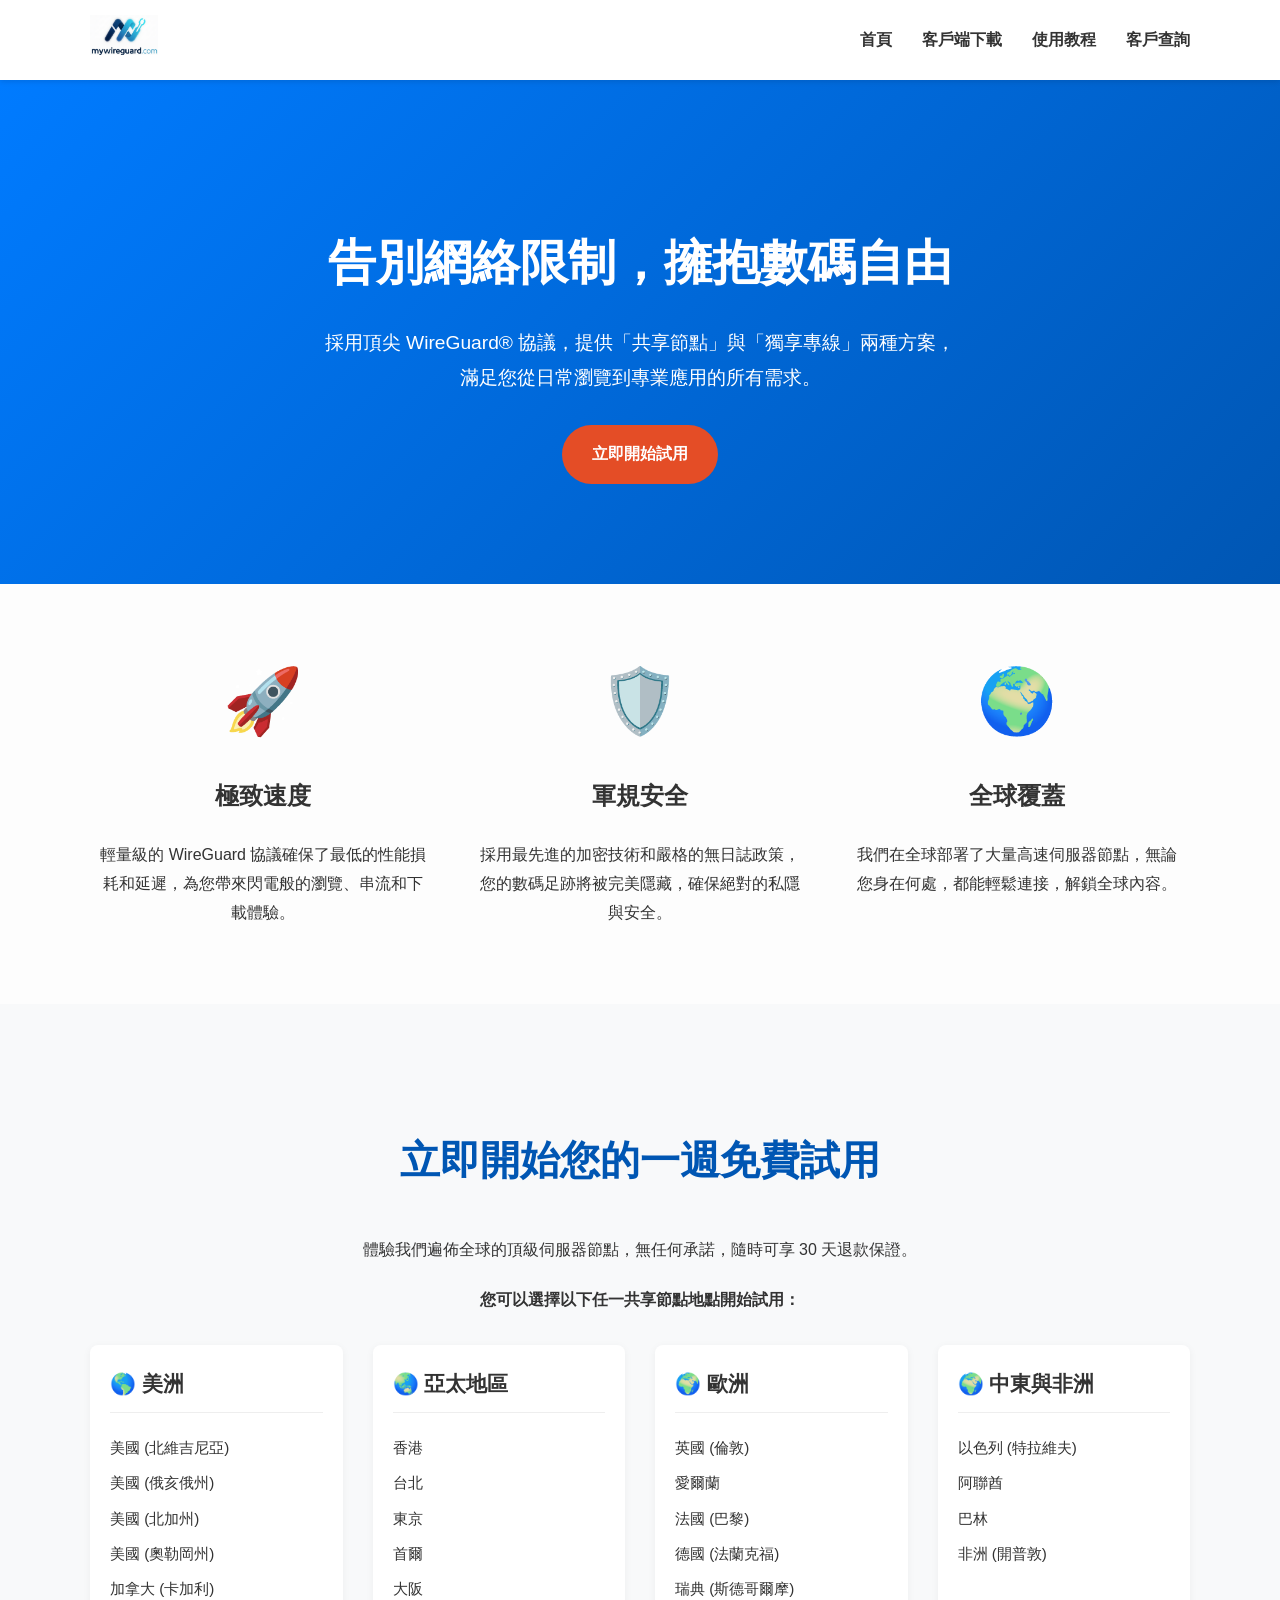
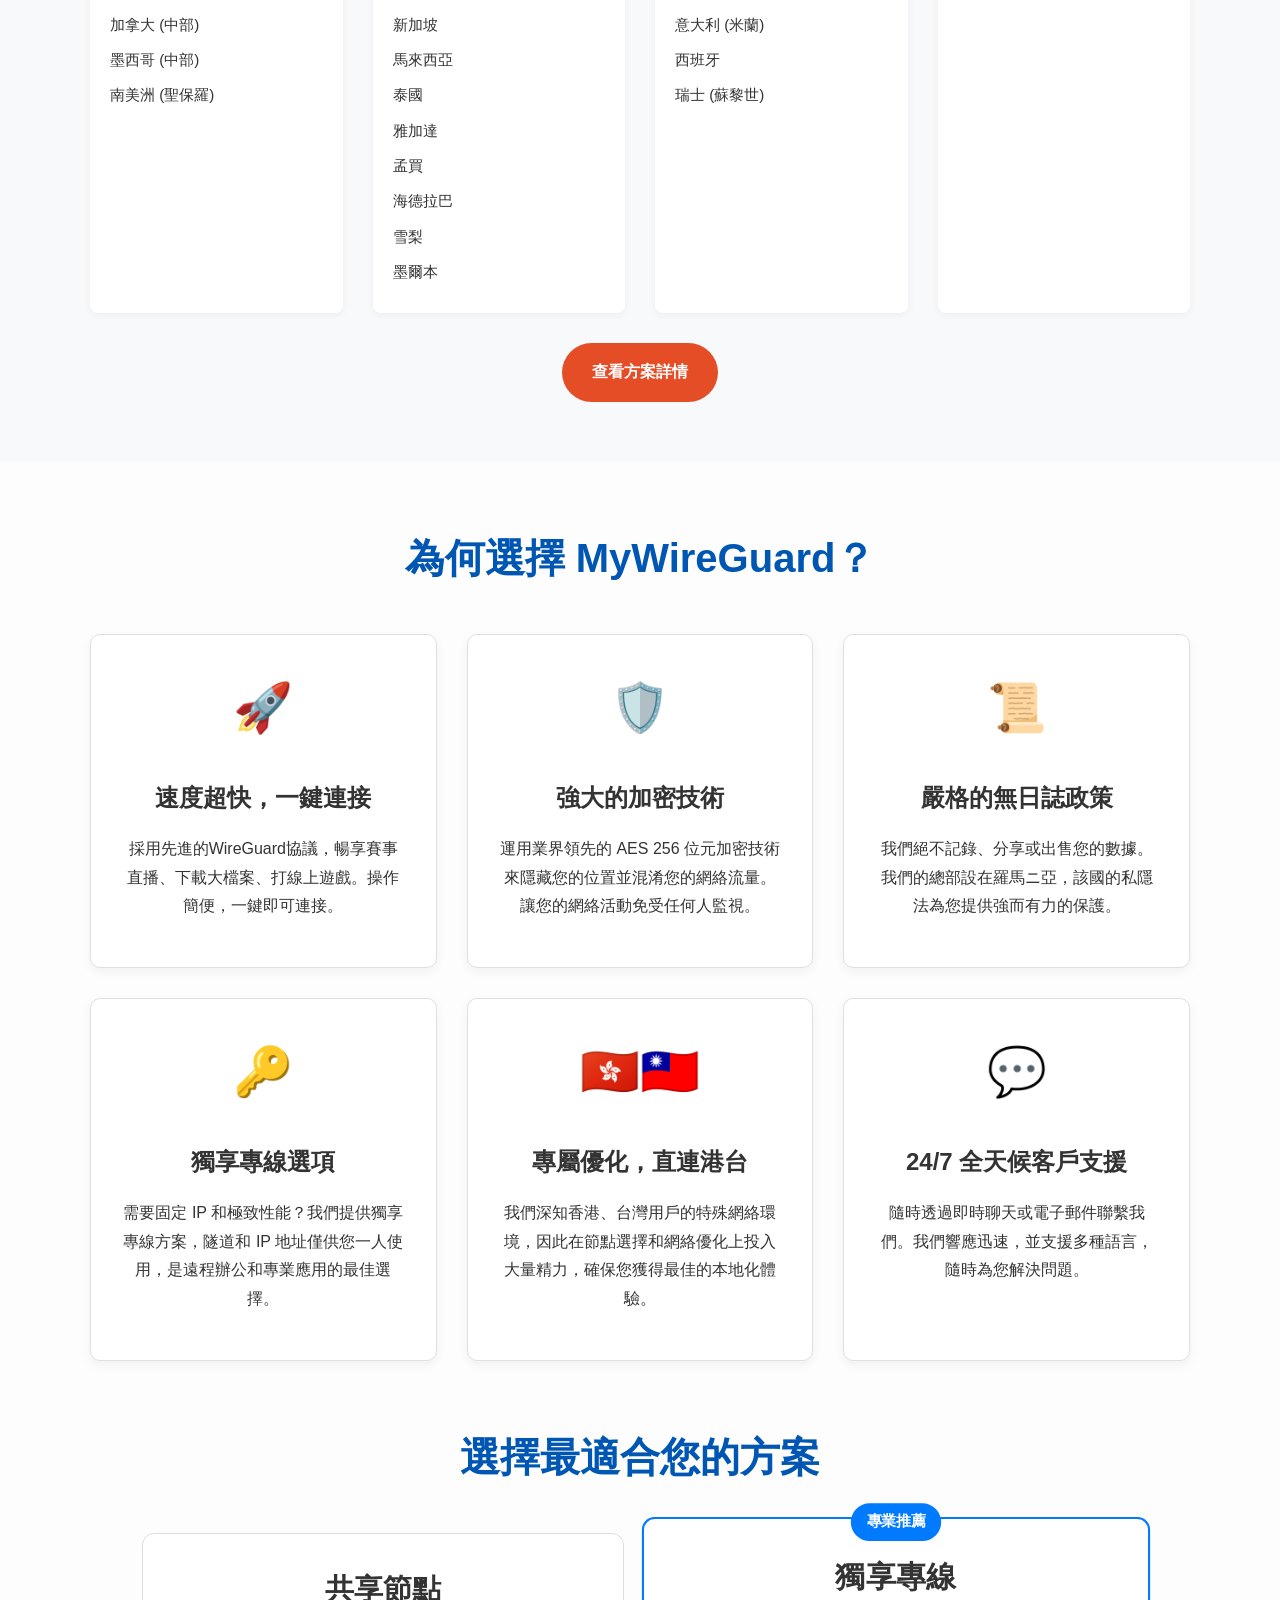
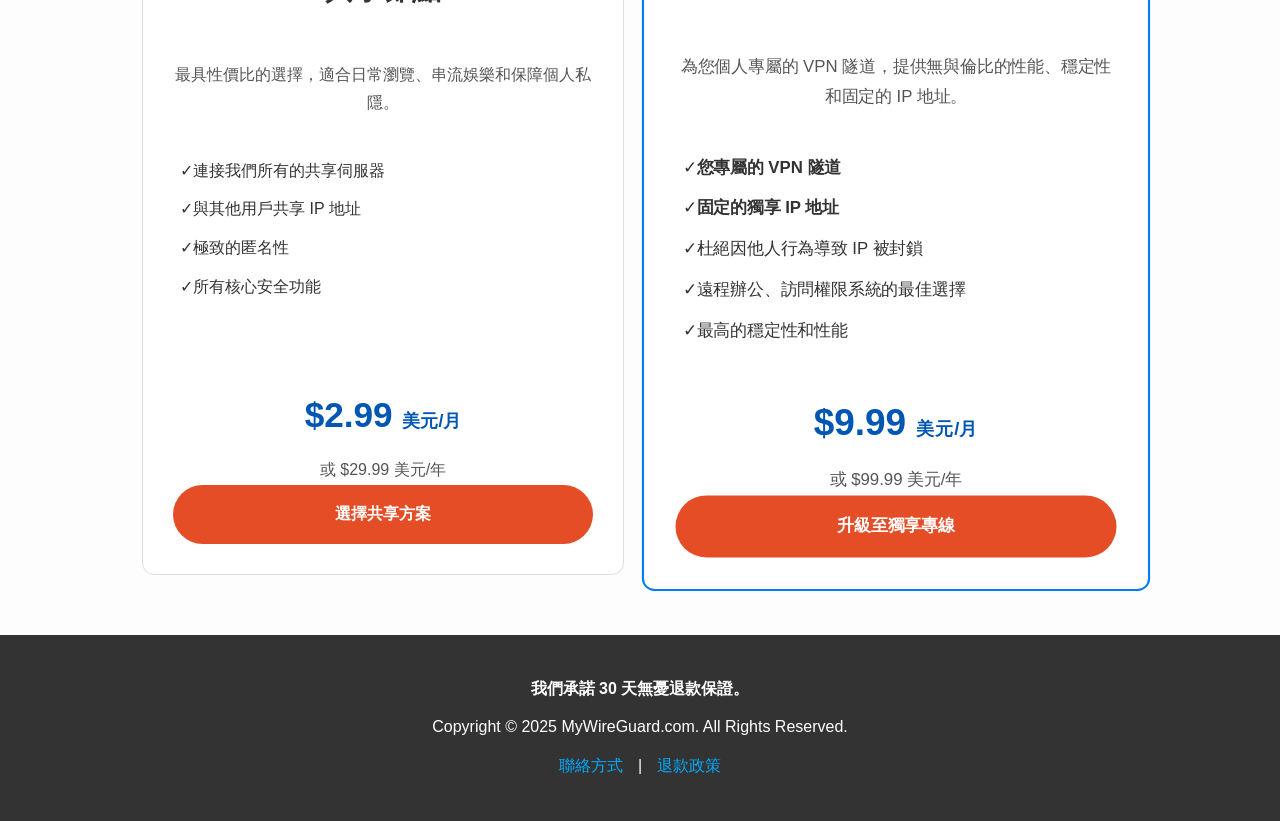
==== index.html @ d082eec1 "Update index.html" ====
<!DOCTYPE html>
<html lang="zh-Hant">
<head>
    <meta charset="UTF-8">
    <meta name="viewport" content="width=device-width, initial-scale=1.0">
    <title>MyWireGuard - 共享節點與獨享專線 WireGuard VPN 服務</title>
    <!-- Google tag (gtag.js) -->
    <script async src="https://www.googletagmanager.com/gtag/js?id=G-61Y0GT23PH"></script>
    <script>
      window.dataLayer = window.dataLayer || [];
      function gtag(){dataLayer.push(arguments);}
      gtag('js', new Date());
      gtag('config', 'G-61Y0GT23PH');
    </script>
    <style>
        html { scroll-behavior: smooth; }
        body { font-family: '微軟正黑體', 'Microsoft JhengHei', sans-serif; line-height: 1.8; color: #333; margin: 0; background-color: #fdfdfd; }
        .container { max-width: 1100px; margin: 0 auto; padding: 0 20px; }
        header { background-color: #fff; box-shadow: 0 2px 5px rgba(0,0,0,0.1); padding: 15px 0; position: sticky; top: 0; z-index: 100; }
        header .container { display: flex; justify-content: space-between; align-items: center; }
        .logo img { max-height: 40px; }
        nav ul { list-style: none; margin: 0; padding: 0; display: flex; }
        nav li { margin-left: 30px; }
        nav a { text-decoration: none; color: #333; font-weight: bold; transition: color 0.3s ease; }
        nav a:hover { color: #007bff; }
        .hero { background: linear-gradient(135deg, #007bff, #0056b3); color: white; text-align: center; padding: 100px 20px; }
        .hero h1 { font-size: 3em; margin-bottom: 20px; }
        .hero p { font-size: 1.2em; margin-bottom: 30px; }
        .button { display: inline-block; background: #e44d26; color: white; padding: 15px 30px; border-radius: 50px; text-decoration: none; font-weight: bold; transition: all 0.3s ease; }
        .button:hover { transform: translateY(-3px); box-shadow: 0 5px 15px rgba(0,0,0,0.2); }
        h2 { text-align: center; font-size: 2.5em; margin-top: 60px; margin-bottom: 40px; color: #0056b3; }
        
        .advantages-section { padding: 60px 0; }
        .advantages-grid { display: flex; justify-content: space-around; gap: 30px; flex-wrap: wrap; }
        .advantage-item { flex-basis: 30%; min-width: 280px; text-align: center; }
        .advantage-item .icon { font-size: 4em; color: #007bff; }
        .advantage-item h3 { font-size: 1.5em; margin-top: 15px; }
        
        .features-grid { display: grid; grid-template-columns: repeat(auto-fit, minmax(300px, 1fr)); gap: 30px; }
        .feature-card { background-color: #fff; border: 1px solid #e0e0e0; border-radius: 10px; padding: 30px; text-align: center; box-shadow: 0 4px 12px rgba(0,0,0,0.05); }
        .feature-card .icon { font-size: 3em; margin-bottom: 15px; }
        .feature-card h3 { font-size: 1.5em; color: #333; margin-bottom: 10px; }
        
        .trial-section { background-color: #f8f9fa; padding: 60px 20px; text-align: center; }
        .regions-grid { display: grid; grid-template-columns: repeat(auto-fit, minmax(250px, 1fr)); gap: 30px; margin-top: 30px; max-width: 1100px; margin-left: auto; margin-right: auto; text-align: left;}
        .region-card { background-color: #fff; padding: 20px; border-radius: 8px; box-shadow: 0 2px 8px rgba(0,0,0,0.05); }
        .region-card h3 { font-size: 1.3em; margin-top: 0; padding-bottom: 10px; border-bottom: 1px solid #eee; }
        .region-card ul { list-style: none; padding: 0; margin: 10px 0 0 0; }
        .region-card li { margin-bottom: 8px; font-size: 0.95em; }

        /* 新定價區塊樣式 */
        .pricing-container { display: flex; justify-content: center; align-items: stretch; gap: 30px; flex-wrap: wrap; }
        .price-card { background: #fff; border: 1px solid #ddd; padding: 30px; border-radius: 12px; text-align: center; width: 100%; max-width: 420px; display: flex; flex-direction: column; }
        .price-card h3 { font-size: 1.8em; margin-top: 0; }
        .price-card .description { color: #555; min-height: 60px; }
        .price-card ul { list-style: '✓'; text-align: left; padding-left: 20px; margin: 20px 0; flex-grow: 1; }
        .price-card li { margin-bottom: 10px; }
        .price-main { color: #0056b3; font-size: 2.2em; font-weight: bold; margin: 10px 0; }
        .price-secondary { color: #555; }
        .price-card.recommended { border: 2px solid #007bff; position: relative; transform: scale(1.05); }
        .recommended-badge { position: absolute; top: -15px; left: 50%; transform: translateX(-50%); background-color: #007bff; color: white; padding: 5px 15px; border-radius: 20px; font-size: 0.9em; font-weight: bold; }

        footer { background-color: #333; color: white; padding: 30px 0; margin-top: 60px; text-align: center; }
        footer p { margin: 10px 0; }
        footer a { color: #00aaff; text-decoration: none; margin: 0 10px; }
        footer a:hover { text-decoration: underline; }
        @media (max-width: 960px) { .price-card.recommended { transform: scale(1); } }
        @media (max-width: 768px) { .hero h1 { font-size: 2.5em; } .advantages-grid { flex-direction: column; align-items: center; } }
    </style>
</head>
<body>

    <header>
        <div class="container">
            <a href="./index.html" class="logo">
                <img src="./logo.png" alt="MyWireGuard Logo">
            </a>
            <nav>
                <ul>
                    <li><a href="./index.html">首頁</a></li>
                    <li><a href="./downloads.html">客戶端下載</a></li>
                    <li><a href="./tutorials.html">使用教程</a></li>
                    <li><a href="./support.html">客戶查詢</a></li>
                </ul>
            </nav>
        </div>
    </header>

    <main>
        <section class="hero">
            <h1>告別網絡限制，擁抱數碼自由</h1>
            <p>採用頂尖 WireGuard® 協議，提供「共享節點」與「獨享專線」兩種方案，<br>滿足您從日常瀏覽到專業應用的所有需求。</p>
            <a href="#trial" class="button">立即開始試用</a>
        </section>
        
        <section id="core-advantages" class="advantages-section">
            <div class="container">
                <div class="advantages-grid">
                    <div class="advantage-item"><div class="icon">🚀</div><h3>極致速度</h3><p>輕量級的 WireGuard 協議確保了最低的性能損耗和延遲，為您帶來閃電般的瀏覽、串流和下載體驗。</p></div>
                    <div class="advantage-item"><div class="icon">🛡️</div><h3>軍規安全</h3><p>採用最先進的加密技術和嚴格的無日誌政策，您的數碼足跡將被完美隱藏，確保絕對的私隱與安全。</p></div>
                    <div class="advantage-item"><div class="icon">🌍</div><h3>全球覆蓋</h3><p>我們在全球部署了大量高速伺服器節點，無論您身在何處，都能輕鬆連接，解鎖全球內容。</p></div>
                </div>
            </div>
        </section>

        <section id="trial" class="trial-section">
            <div class="container">
                <h2>立即開始您的一週免費試用</h2>
                <p>體驗我們遍佈全球的頂級伺服器節點，無任何承諾，隨時可享 30 天退款保證。</p>
                <h4>您可以選擇以下任一共享節點地點開始試用：</h4>
                <div class="regions-grid">
                    <div class="region-card"><h3>🌎 美洲</h3><ul><li>美國 (北維吉尼亞)</li><li>美國 (俄亥俄州)</li><li>美國 (北加州)</li><li>美國 (奧勒岡州)</li><li>加拿大 (卡加利)</li><li>加拿大 (中部)</li><li>墨西哥 (中部)</li><li>南美洲 (聖保羅)</li></ul></div>
                    <div class="region-card"><h3>🌏 亞太地區</h3><ul><li>香港</li><li>台北</li><li>東京</li><li>首爾</li><li>大阪</li><li>新加坡</li><li>馬來西亞</li><li>泰國</li><li>雅加達</li><li>孟買</li><li>海德拉巴</li><li>雪梨</li><li>墨爾本</li></ul></div>
                    <div class="region-card"><h3>🌍 歐洲</h3><ul><li>英國 (倫敦)</li><li>愛爾蘭</li><li>法國 (巴黎)</li><li>德國 (法蘭克福)</li><li>瑞典 (斯德哥爾摩)</li><li>意大利 (米蘭)</li><li>西班牙</li><li>瑞士 (蘇黎世)</li></ul></div>
                    <div class="region-card"><h3>🌍 中東與非洲</h3><ul><li>以色列 (特拉維夫)</li><li>阿聯酋</li><li>巴林</li><li>非洲 (開普敦)</li></ul></div>
                </div>
                <a href="#why-us" class="button" style="margin-top: 30px;">查看方案詳情</a>
            </div>
        </section>

        <div class="container">
            <h2 id="why-us">為何選擇 MyWireGuard？</h2>
            <div class="features-grid">
                <div class="feature-card"><div class="icon">🚀</div><h3>速度超快，一鍵連接</h3><p>採用先進的WireGuard協議，暢享賽事直播、下載大檔案、打線上遊戲。操作簡便，一鍵即可連接。</p></div>
                <div class="feature-card"><div class="icon">🛡️</div><h3>強大的加密技術</h3><p>運用業界領先的 AES 256 位元加密技術來隱藏您的位置並混淆您的網絡流量。讓您的網絡活動免受任何人監視。</p></div>
                <div class="feature-card"><div class="icon">📜</div><h3>嚴格的無日誌政策</h3><p>我們絕不記錄、分享或出售您的數據。我們的總部設在羅馬ニ亞，該國的私隱法為您提供強而有力的保護。</p></div>
                <div class="feature-card"><div class="icon">🔑</div><h3>獨享專線選項</h3><p>需要固定 IP 和極致性能？我們提供獨享專線方案，隧道和 IP 地址僅供您一人使用，是遠程辦公和專業應用的最佳選擇。</p></div>
                <div class="feature-card"><div class="icon">🇭🇰🇹🇼</div><h3>專屬優化，直連港台</h3><p>我們深知香港、台灣用戶的特殊網絡環境，因此在節點選擇和網絡優化上投入大量精力，確保您獲得最佳的本地化體驗。</p></div>
                <div class="feature-card"><div class="icon">💬</div><h3>24/7 全天候客戶支援</h3><p>隨時透過即時聊天或電子郵件聯繫我們。我們響應迅速，並支援多種語言，隨時為您解決問題。</p></div>
            </div>

            <section id="pricing">
                <h2>選擇最適合您的方案</h2>
                <div class="pricing-container">
                    <div class="price-card">
                        <h3>共享節點</h3>
                        <p class="description">最具性價比的選擇，適合日常瀏覽、串流娛樂和保障個人私隱。</p>
                        <ul>
                            <li>連接我們所有的共享伺服器</li>
                            <li>與其他用戶共享 IP 地址</li>
                            <li>極致的匿名性</li>
                            <li>所有核心安全功能</li>
                        </ul>
                        <div class="price-main">$2.99 <span style="font-size: 0.5em;">美元/月</span></div>
                        <div class="price-secondary">或 $29.99 美元/年</div>
                        <a href="https://snaagkster.gumroad.com/l/order" target="_blank" rel="noopener noreferrer" class="button">選擇共享方案</a>
                    </div>
                    <div class="price-card recommended">
                        <div class="recommended-badge">專業推薦</div>
                        <h3>獨享專線</h3>
                        <p class="description">為您個人專屬的 VPN 隧道，提供無與倫比的性能、穩定性和固定的 IP 地址。</p>
                        <ul>
                            <li><strong>您專屬的 VPN 隧道</strong></li>
                            <li><strong>固定的獨享 IP 地址</strong></li>
                            <li>杜絕因他人行為導致 IP 被封鎖</li>
                            <li>遠程辦公、訪問權限系統的最佳選擇</li>
                            <li>最高的穩定性和性能</li>
                        </ul>
                        <div class="price-main">$9.99 <span style="font-size: 0.5em;">美元/月</span></div>
                        <div class="price-secondary">或 $99.99 美元/年</div>
                        <a href="https://snaagkster.gumroad.com/l/order-dedicated" target="_blank" rel="noopener noreferrer" class="button">升級至獨享專線</a>
                    </div>
                </div>
            </section>
        </div>
    </main>

    <footer>
        <div class="container">
            <p><strong>我們承諾 30 天無憂退款保證。</strong></p>
            <p>Copyright © 2025 MyWireGuard.com. All Rights Reserved.</p>
            <p>
                <a href="./contact.html">聯絡方式</a> |
                <a href="./refund.html">退款政策</a>
            </p>
        </div>
    </footer>

    <!-- Chatwoot SDK -->
    <script>
      (function(d,t) {
        var BASE_URL="https://app.chatwoot.com";
        var g=d.createElement(t),s=d.getElementsByTagName(t)[0];
        g.src=BASE_URL+"/packs/js/sdk.js";
        g.async = true;
        s.parentNode.insertBefore(g,s);
        g.onload=function(){
          window.chatwootSDK.run({
            websiteToken: 'UHLFhmfNBGbWWaV4vt431TuN',
            baseUrl: BASE_URL
          })
        }
      })(document,"script");
    </script>
</body>
</html>
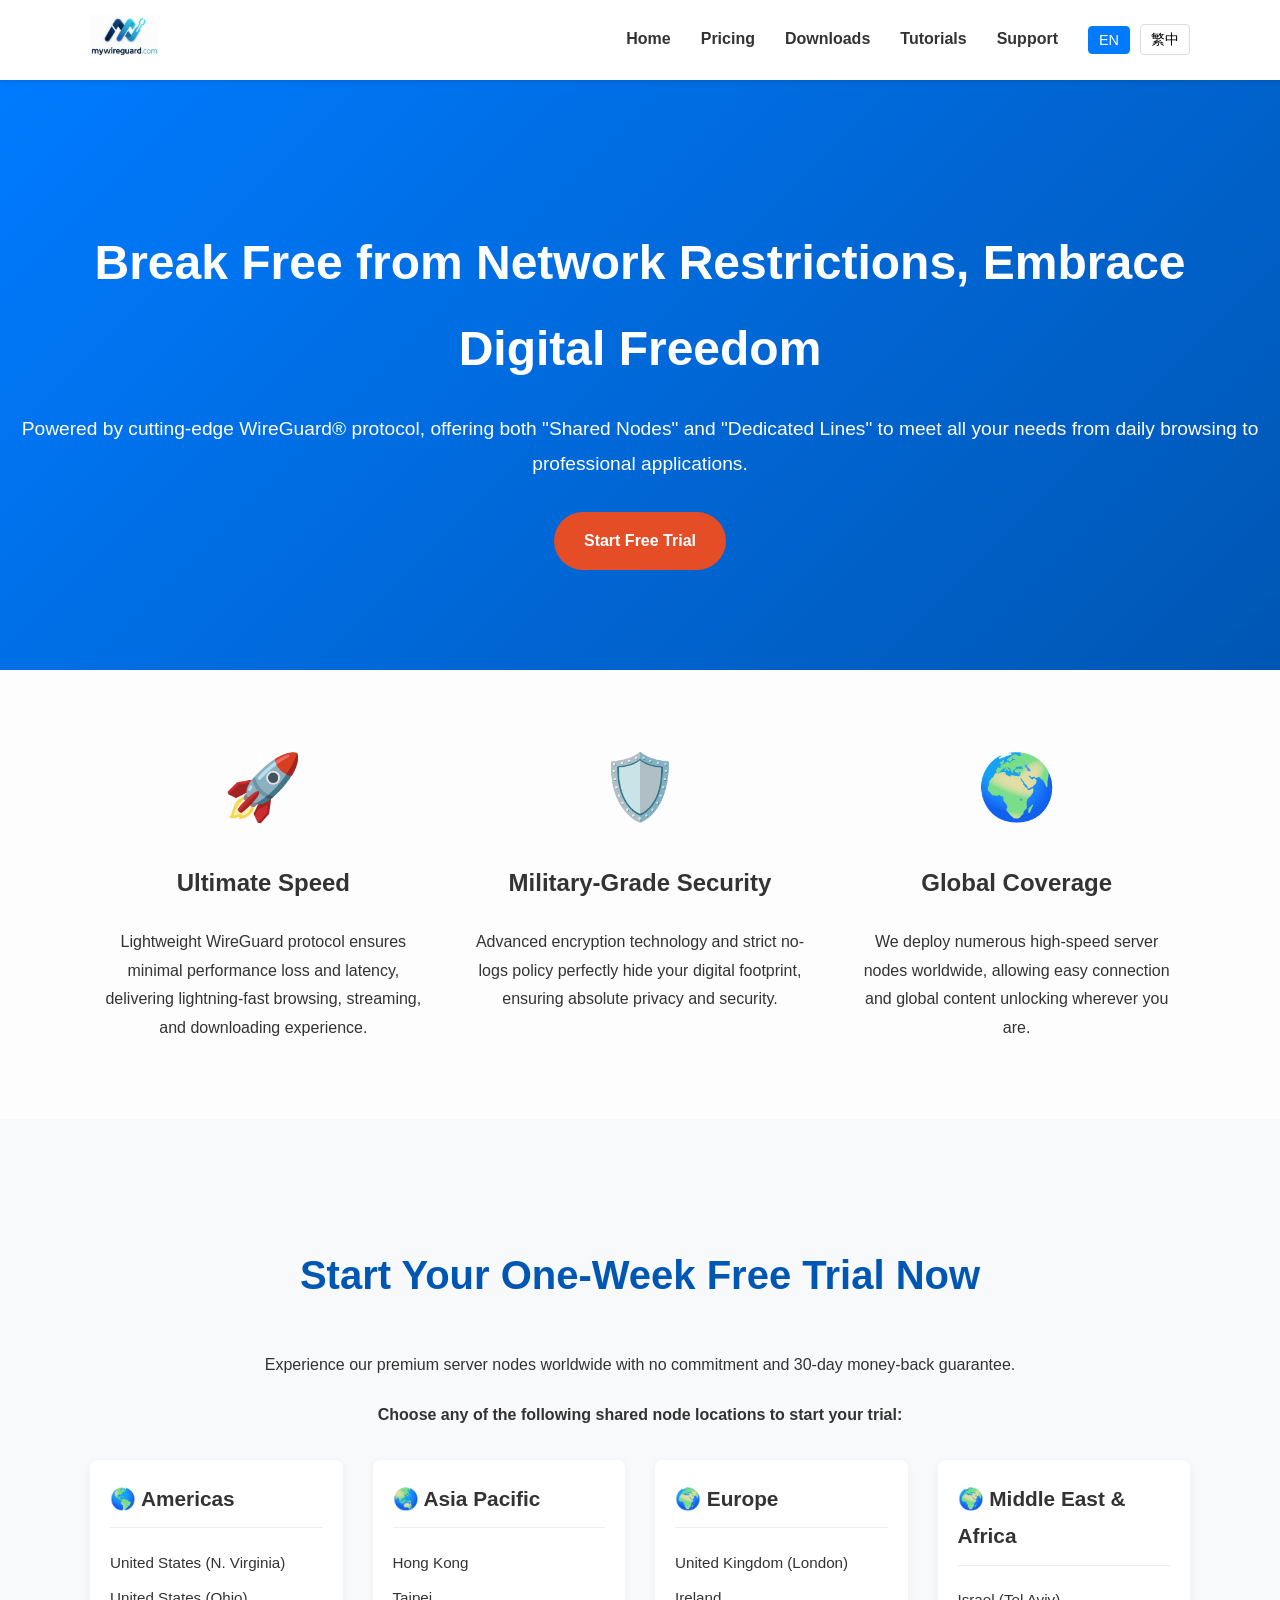
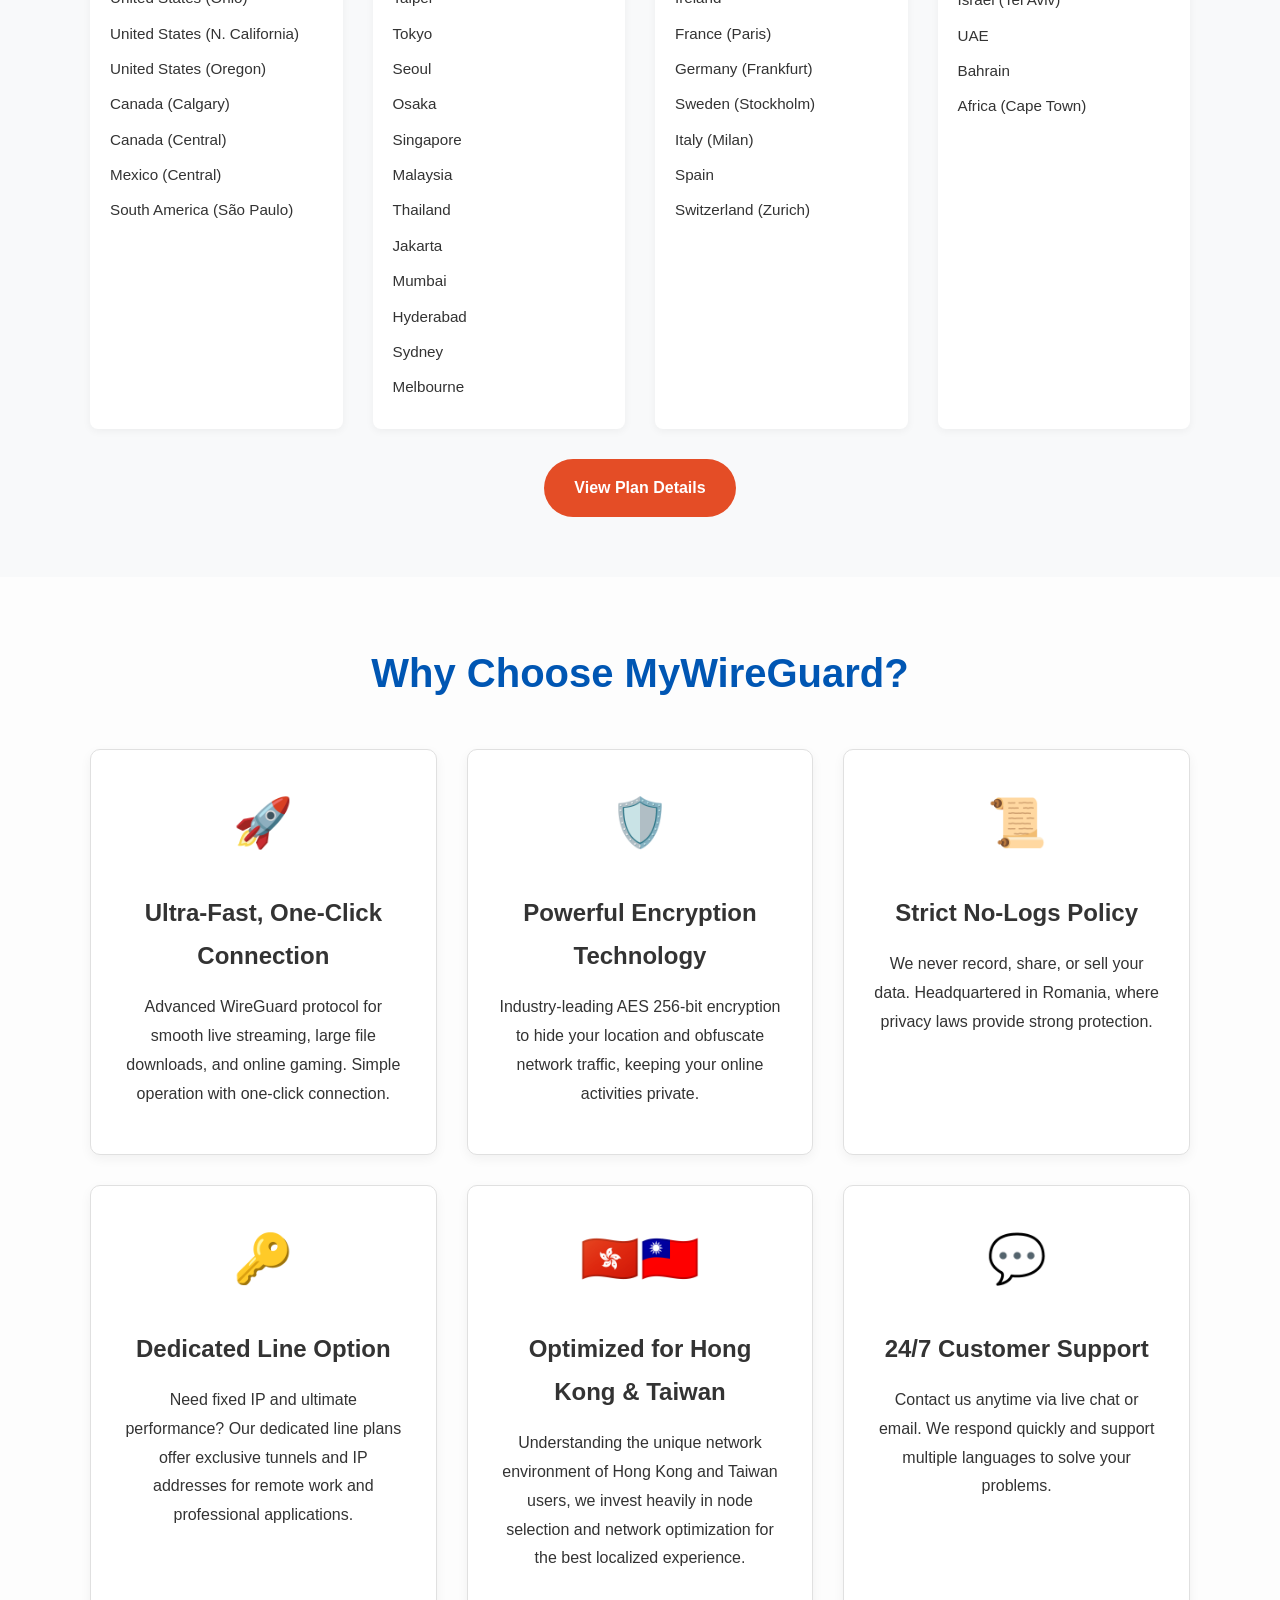
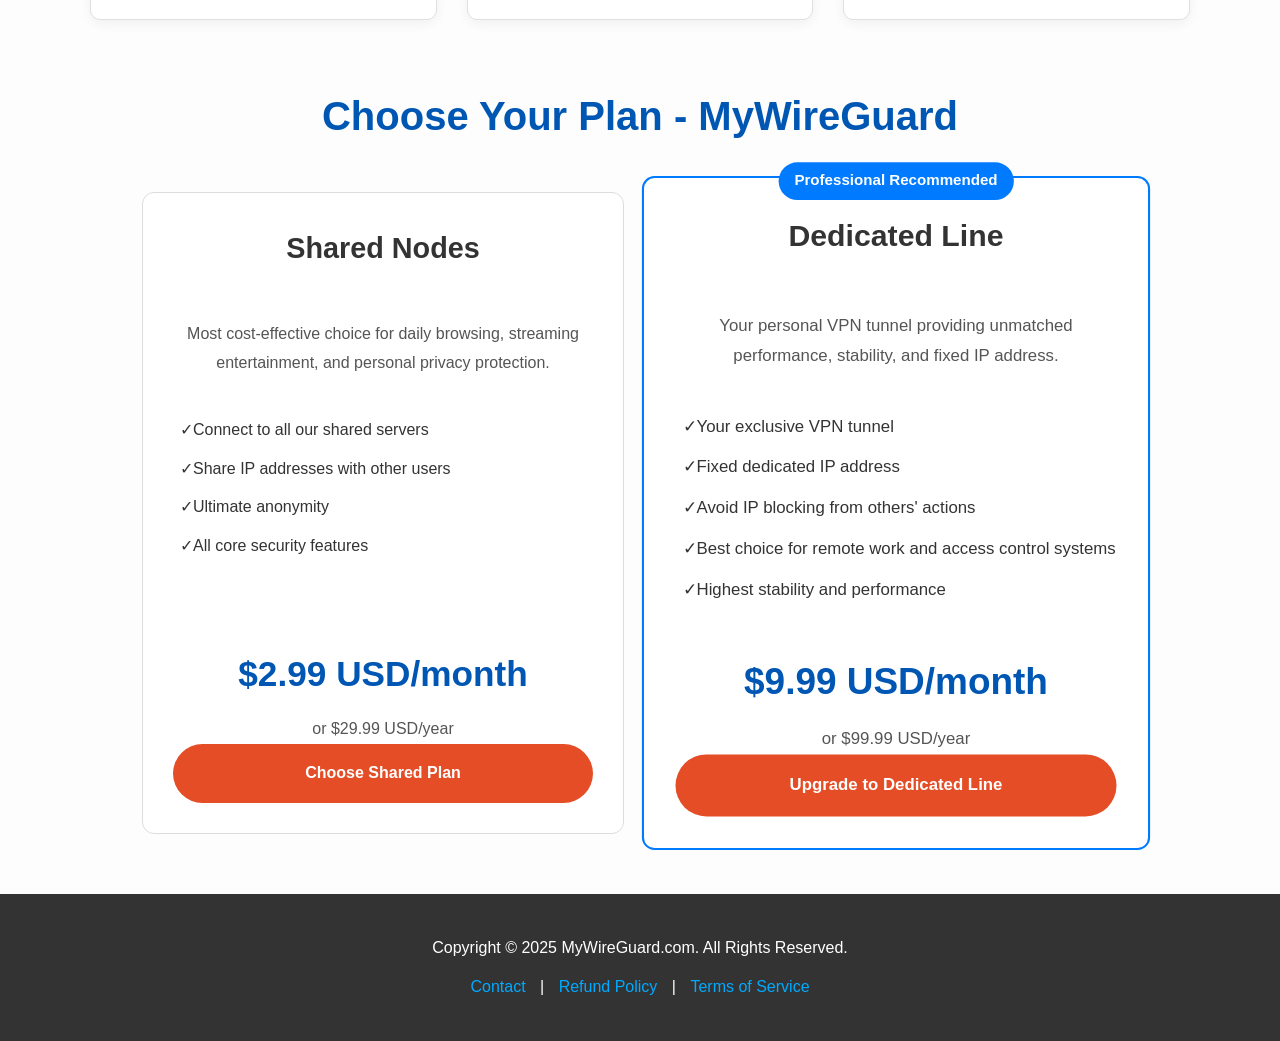
==== commit c609a163: "Add files via upload" ====
--- a/index.html
+++ b/index.html
@@ -1,9 +1,9 @@
 <!DOCTYPE html>
-<html lang="zh-Hant">
+<html lang="en">
 <head>
     <meta charset="UTF-8">
     <meta name="viewport" content="width=device-width, initial-scale=1.0">
-    <title>MyWireGuard - 共享節點與獨享專線 WireGuard VPN 服務</title>
+    <title data-i18n="page-title">MyWireGuard - Shared Nodes & Dedicated Lines WireGuard VPN Service</title>
     <!-- Google tag (gtag.js) -->
     <script async src="https://www.googletagmanager.com/gtag/js?id=G-61Y0GT23PH"></script>
     <script>
@@ -19,10 +19,15 @@
         header { background-color: #fff; box-shadow: 0 2px 5px rgba(0,0,0,0.1); padding: 15px 0; position: sticky; top: 0; z-index: 100; }
         header .container { display: flex; justify-content: space-between; align-items: center; }
         .logo img { max-height: 40px; }
+        nav { display: flex; align-items: center; gap: 30px; }
         nav ul { list-style: none; margin: 0; padding: 0; display: flex; }
         nav li { margin-left: 30px; }
         nav a { text-decoration: none; color: #333; font-weight: bold; transition: color 0.3s ease; }
         nav a:hover { color: #007bff; }
+        .language-selector { display: flex; align-items: center; gap: 10px; }
+        .lang-btn { background: none; border: 1px solid #ddd; padding: 5px 10px; border-radius: 4px; cursor: pointer; font-size: 0.9em; transition: all 0.3s ease; }
+        .lang-btn:hover { background-color: #f0f0f0; }
+        .lang-btn.active { background-color: #007bff; color: white; border-color: #007bff; }
         .hero { background: linear-gradient(135deg, #007bff, #0056b3); color: white; text-align: center; padding: 100px 20px; }
         .hero h1 { font-size: 3em; margin-bottom: 20px; }
         .hero p { font-size: 1.2em; margin-bottom: 30px; }
@@ -77,88 +82,93 @@
             </a>
             <nav>
                 <ul>
-                    <li><a href="./index.html">首頁</a></li>
-                    <li><a href="./downloads.html">客戶端下載</a></li>
-                    <li><a href="./tutorials.html">使用教程</a></li>
-                    <li><a href="./support.html">客戶查詢</a></li>
+                    <li><a href="./index.html" data-i18n="nav-home">Home</a></li>
+                    <li><a href="./pricing.html" data-i18n="nav-pricing">Pricing</a></li>
+                    <li><a href="./downloads.html" data-i18n="nav-downloads">Downloads</a></li>
+                    <li><a href="./tutorials.html" data-i18n="nav-tutorials">Tutorials</a></li>
+                    <li><a href="./support.html" data-i18n="nav-support">Support</a></li>
                 </ul>
+                <div class="language-selector">
+                    <button class="lang-btn active" data-lang="en">EN</button>
+                    <button class="lang-btn" data-lang="zh-hant">繁中</button>
+                </div>
             </nav>
         </div>
     </header>
 
     <main>
         <section class="hero">
-            <h1>告別網絡限制，擁抱數碼自由</h1>
-            <p>採用頂尖 WireGuard® 協議，提供「共享節點」與「獨享專線」兩種方案，<br>滿足您從日常瀏覽到專業應用的所有需求。</p>
-            <a href="#trial" class="button">立即開始試用</a>
+            <h1 data-i18n="hero-title">Break Free from Network Restrictions, Embrace Digital Freedom</h1>
+            <p data-i18n="hero-subtitle">Powered by cutting-edge WireGuard® protocol, offering both "Shared Nodes" and "Dedicated Lines" to meet all your needs from daily browsing to professional applications.</p>
+            <a href="#trial" class="button" data-i18n="hero-cta">Start Free Trial</a>
         </section>
         
         <section id="core-advantages" class="advantages-section">
             <div class="container">
                 <div class="advantages-grid">
-                    <div class="advantage-item"><div class="icon">🚀</div><h3>極致速度</h3><p>輕量級的 WireGuard 協議確保了最低的性能損耗和延遲，為您帶來閃電般的瀏覽、串流和下載體驗。</p></div>
-                    <div class="advantage-item"><div class="icon">🛡️</div><h3>軍規安全</h3><p>採用最先進的加密技術和嚴格的無日誌政策，您的數碼足跡將被完美隱藏，確保絕對的私隱與安全。</p></div>
-                    <div class="advantage-item"><div class="icon">🌍</div><h3>全球覆蓋</h3><p>我們在全球部署了大量高速伺服器節點，無論您身在何處，都能輕鬆連接，解鎖全球內容。</p></div>
+                    <div class="advantage-item"><div class="icon">🚀</div><h3 data-i18n="advantage-speed-title">Ultimate Speed</h3><p data-i18n="advantage-speed-desc">Lightweight WireGuard protocol ensures minimal performance loss and latency, delivering lightning-fast browsing, streaming, and downloading experience.</p></div>
+                    <div class="advantage-item"><div class="icon">🛡️</div><h3 data-i18n="advantage-security-title">Military-Grade Security</h3><p data-i18n="advantage-security-desc">Advanced encryption technology and strict no-logs policy perfectly hide your digital footprint, ensuring absolute privacy and security.</p></div>
+                    <div class="advantage-item"><div class="icon">🌍</div><h3 data-i18n="advantage-global-title">Global Coverage</h3><p data-i18n="advantage-global-desc">We deploy numerous high-speed server nodes worldwide, allowing easy connection and global content unlocking wherever you are.</p></div>
                 </div>
             </div>
         </section>
 
         <section id="trial" class="trial-section">
             <div class="container">
-                <h2>立即開始您的一週免費試用</h2>
-                <p>體驗我們遍佈全球的頂級伺服器節點，無任何承諾，隨時可享 30 天退款保證。</p>
-                <h4>您可以選擇以下任一共享節點地點開始試用：</h4>
+                <h2 data-i18n="trial-title">Start Your One-Week Free Trial Now</h2>
+                <p data-i18n="trial-subtitle">Experience our premium server nodes worldwide with no commitment and 30-day money-back guarantee.</p>
+                <h4 data-i18n="trial-choose">Choose any of the following shared node locations to start your trial:</h4>
                 <div class="regions-grid">
-                    <div class="region-card"><h3>🌎 美洲</h3><ul><li>美國 (北維吉尼亞)</li><li>美國 (俄亥俄州)</li><li>美國 (北加州)</li><li>美國 (奧勒岡州)</li><li>加拿大 (卡加利)</li><li>加拿大 (中部)</li><li>墨西哥 (中部)</li><li>南美洲 (聖保羅)</li></ul></div>
-                    <div class="region-card"><h3>🌏 亞太地區</h3><ul><li>香港</li><li>台北</li><li>東京</li><li>首爾</li><li>大阪</li><li>新加坡</li><li>馬來西亞</li><li>泰國</li><li>雅加達</li><li>孟買</li><li>海德拉巴</li><li>雪梨</li><li>墨爾本</li></ul></div>
-                    <div class="region-card"><h3>🌍 歐洲</h3><ul><li>英國 (倫敦)</li><li>愛爾蘭</li><li>法國 (巴黎)</li><li>德國 (法蘭克福)</li><li>瑞典 (斯德哥爾摩)</li><li>意大利 (米蘭)</li><li>西班牙</li><li>瑞士 (蘇黎世)</li></ul></div>
-                    <div class="region-card"><h3>🌍 中東與非洲</h3><ul><li>以色列 (特拉維夫)</li><li>阿聯酋</li><li>巴林</li><li>非洲 (開普敦)</li></ul></div>
-                </div>
-                <a href="#why-us" class="button" style="margin-top: 30px;">查看方案詳情</a>
+                    <div class="region-card"><h3 data-i18n="region-americas">🌎 Americas</h3><ul><li>United States (N. Virginia)</li><li>United States (Ohio)</li><li>United States (N. California)</li><li>United States (Oregon)</li><li>Canada (Calgary)</li><li>Canada (Central)</li><li>Mexico (Central)</li><li>South America (São Paulo)</li></ul></div>
+                    <div class="region-card"><h3 data-i18n="region-asia">🌏 Asia Pacific</h3><ul><li>Hong Kong</li><li>Taipei</li><li>Tokyo</li><li>Seoul</li><li>Osaka</li><li>Singapore</li><li>Malaysia</li><li>Thailand</li><li>Jakarta</li><li>Mumbai</li><li>Hyderabad</li><li>Sydney</li><li>Melbourne</li></ul></div>
+                    <div class="region-card"><h3 data-i18n="region-europe">🌍 Europe</h3><ul><li>United Kingdom (London)</li><li>Ireland</li><li>France (Paris)</li><li>Germany (Frankfurt)</li><li>Sweden (Stockholm)</li><li>Italy (Milan)</li><li>Spain</li><li>Switzerland (Zurich)</li></ul></div>
+                    <div class="region-card"><h3 data-i18n="region-middle-africa">🌍 Middle East & Africa</h3><ul><li>Israel (Tel Aviv)</li><li>UAE</li><li>Bahrain</li><li>Africa (Cape Town)</li></ul></div>
+                </div>
+                <a href="#why-us" class="button" style="margin-top: 30px;" data-i18n="trial-cta">View Plan Details</a>
             </div>
         </section>
 
         <div class="container">
-            <h2 id="why-us">為何選擇 MyWireGuard？</h2>
+            <h2 id="why-us" data-i18n="why-title">Why Choose MyWireGuard?</h2>
             <div class="features-grid">
-                <div class="feature-card"><div class="icon">🚀</div><h3>速度超快，一鍵連接</h3><p>採用先進的WireGuard協議，暢享賽事直播、下載大檔案、打線上遊戲。操作簡便，一鍵即可連接。</p></div>
-                <div class="feature-card"><div class="icon">🛡️</div><h3>強大的加密技術</h3><p>運用業界領先的 AES 256 位元加密技術來隱藏您的位置並混淆您的網絡流量。讓您的網絡活動免受任何人監視。</p></div>
-                <div class="feature-card"><div class="icon">📜</div><h3>嚴格的無日誌政策</h3><p>我們絕不記錄、分享或出售您的數據。我們的總部設在羅馬ニ亞，該國的私隱法為您提供強而有力的保護。</p></div>
-                <div class="feature-card"><div class="icon">🔑</div><h3>獨享專線選項</h3><p>需要固定 IP 和極致性能？我們提供獨享專線方案，隧道和 IP 地址僅供您一人使用，是遠程辦公和專業應用的最佳選擇。</p></div>
-                <div class="feature-card"><div class="icon">🇭🇰🇹🇼</div><h3>專屬優化，直連港台</h3><p>我們深知香港、台灣用戶的特殊網絡環境，因此在節點選擇和網絡優化上投入大量精力，確保您獲得最佳的本地化體驗。</p></div>
-                <div class="feature-card"><div class="icon">💬</div><h3>24/7 全天候客戶支援</h3><p>隨時透過即時聊天或電子郵件聯繫我們。我們響應迅速，並支援多種語言，隨時為您解決問題。</p></div>
+                <div class="feature-card"><div class="icon">🚀</div><h3 data-i18n="feature-speed-title">Ultra-Fast, One-Click Connection</h3><p data-i18n="feature-speed-desc">Advanced WireGuard protocol for smooth live streaming, large file downloads, and online gaming. Simple operation with one-click connection.</p></div>
+                <div class="feature-card"><div class="icon">🛡️</div><h3 data-i18n="feature-encryption-title">Powerful Encryption Technology</h3><p data-i18n="feature-encryption-desc">Industry-leading AES 256-bit encryption to hide your location and obfuscate network traffic, keeping your online activities private.</p></div>
+                <div class="feature-card"><div class="icon">📜</div><h3 data-i18n="feature-nolog-title">Strict No-Logs Policy</h3><p data-i18n="feature-nolog-desc">We never record, share, or sell your data. Headquartered in Romania, where privacy laws provide strong protection.</p></div>
+                <div class="feature-card"><div class="icon">🔑</div><h3 data-i18n="feature-dedicated-title">Dedicated Line Option</h3><p data-i18n="feature-dedicated-desc">Need fixed IP and ultimate performance? Our dedicated line plans offer exclusive tunnels and IP addresses for remote work and professional applications.</p></div>
+                <div class="feature-card"><div class="icon">🇭🇰🇹🇼</div><h3 data-i18n="feature-hktw-title">Optimized for Hong Kong & Taiwan</h3><p data-i18n="feature-hktw-desc">Understanding the unique network environment of Hong Kong and Taiwan users, we invest heavily in node selection and network optimization for the best localized experience.</p></div>
+                <div class="feature-card"><div class="icon">💬</div><h3 data-i18n="feature-support-title">24/7 Customer Support</h3><p data-i18n="feature-support-desc">Contact us anytime via live chat or email. We respond quickly and support multiple languages to solve your problems.</p></div>
             </div>
 
             <section id="pricing">
-                <h2>選擇最適合您的方案</h2>
+                <h2 data-i18n="pricing-title">Choose the Plan That Suits You Best</h2>
                 <div class="pricing-container">
                     <div class="price-card">
-                        <h3>共享節點</h3>
-                        <p class="description">最具性價比的選擇，適合日常瀏覽、串流娛樂和保障個人私隱。</p>
+                        <h3 data-i18n="shared-title">Shared Nodes</h3>
+                        <p class="description" data-i18n="shared-desc">Most cost-effective choice for daily browsing, streaming entertainment, and personal privacy protection.</p>
                         <ul>
-                            <li>連接我們所有的共享伺服器</li>
-                            <li>與其他用戶共享 IP 地址</li>
-                            <li>極致的匿名性</li>
-                            <li>所有核心安全功能</li>
+                            <li data-i18n="shared-feature1">Connect to all our shared servers</li>
+                            <li data-i18n="shared-feature2">Share IP addresses with other users</li>
+                            <li data-i18n="shared-feature3">Ultimate anonymity</li>
+                            <li data-i18n="shared-feature4">All core security features</li>
                         </ul>
-                        <div class="price-main">$2.99 <span style="font-size: 0.5em;">美元/月</span></div>
-                        <div class="price-secondary">或 $29.99 美元/年</div>
-                        <a href="https://snaagkster.gumroad.com/l/order" target="_blank" rel="noopener noreferrer" class="button">選擇共享方案</a>
+                        <div class="price-main" data-i18n="shared-price">$2.99 <span style="font-size: 0.5em;">USD/month</span></div>
+                        <div class="price-secondary" data-i18n="shared-price-yearly">or $29.99 USD/year</div>
+                        <a href="./pricing.html" target="_blank" rel="noopener noreferrer" class="button" data-i18n="shared-cta">Choose Shared Plan</a>
                     </div>
                     <div class="price-card recommended">
-                        <div class="recommended-badge">專業推薦</div>
-                        <h3>獨享專線</h3>
-                        <p class="description">為您個人專屬的 VPN 隧道，提供無與倫比的性能、穩定性和固定的 IP 地址。</p>
+                        <div class="recommended-badge" data-i18n="dedicated-badge">Professional Recommended</div>
+                        <h3 data-i18n="dedicated-title">Dedicated Line</h3>
+                        <p class="description" data-i18n="dedicated-desc">Your personal VPN tunnel providing unmatched performance, stability, and fixed IP address.</p>
                         <ul>
-                            <li><strong>您專屬的 VPN 隧道</strong></li>
-                            <li><strong>固定的獨享 IP 地址</strong></li>
-                            <li>杜絕因他人行為導致 IP 被封鎖</li>
-                            <li>遠程辦公、訪問權限系統的最佳選擇</li>
-                            <li>最高的穩定性和性能</li>
+                            <li data-i18n="dedicated-feature1"><strong>Your exclusive VPN tunnel</strong></li>
+                            <li data-i18n="dedicated-feature2"><strong>Fixed dedicated IP address</strong></li>
+                            <li data-i18n="dedicated-feature3">Avoid IP blocking from others' actions</li>
+                            <li data-i18n="dedicated-feature4">Best choice for remote work and access control systems</li>
+                            <li data-i18n="dedicated-feature5">Highest stability and performance</li>
                         </ul>
-                        <div class="price-main">$9.99 <span style="font-size: 0.5em;">美元/月</span></div>
-                        <div class="price-secondary">或 $99.99 美元/年</div>
-                        <a href="https://snaagkster.gumroad.com/l/order-dedicated" target="_blank" rel="noopener noreferrer" class="button">升級至獨享專線</a>
+                        <div class="price-main" data-i18n="dedicated-price">$9.99 <span style="font-size: 0.5em;">USD/month</span></div>
+                        <div class="price-secondary" data-i18n="dedicated-price-yearly">or $99.99 USD/year</div>
+                        <a href="./pricing.html" target="_blank" rel="noopener noreferrer" class="button" data-i18n="dedicated-cta">Upgrade to Dedicated Line</a>
                     </div>
                 </div>
             </section>
@@ -167,11 +177,11 @@
 
     <footer>
         <div class="container">
-            <p><strong>我們承諾 30 天無憂退款保證。</strong></p>
-            <p>Copyright © 2025 MyWireGuard.com. All Rights Reserved.</p>
+            <p data-i18n="footer-copyright">Copyright © 2025 MyWireGuard.com. All Rights Reserved.</p>
             <p>
-                <a href="./contact.html">聯絡方式</a> |
-                <a href="./refund.html">退款政策</a>
+                <a href="./contact.html" data-i18n="footer-contact">Contact</a> |
+                <a href="./refund.html" data-i18n="footer-refund">Refund Policy</a> |
+                <a href="./terms.html" data-i18n="footer-terms">Terms of Service</a>
             </p>
         </div>
     </footer>
@@ -192,5 +202,6 @@
         }
       })(document,"script");
     </script>
+    <script src="./language.js"></script>
 </body>
 </html>
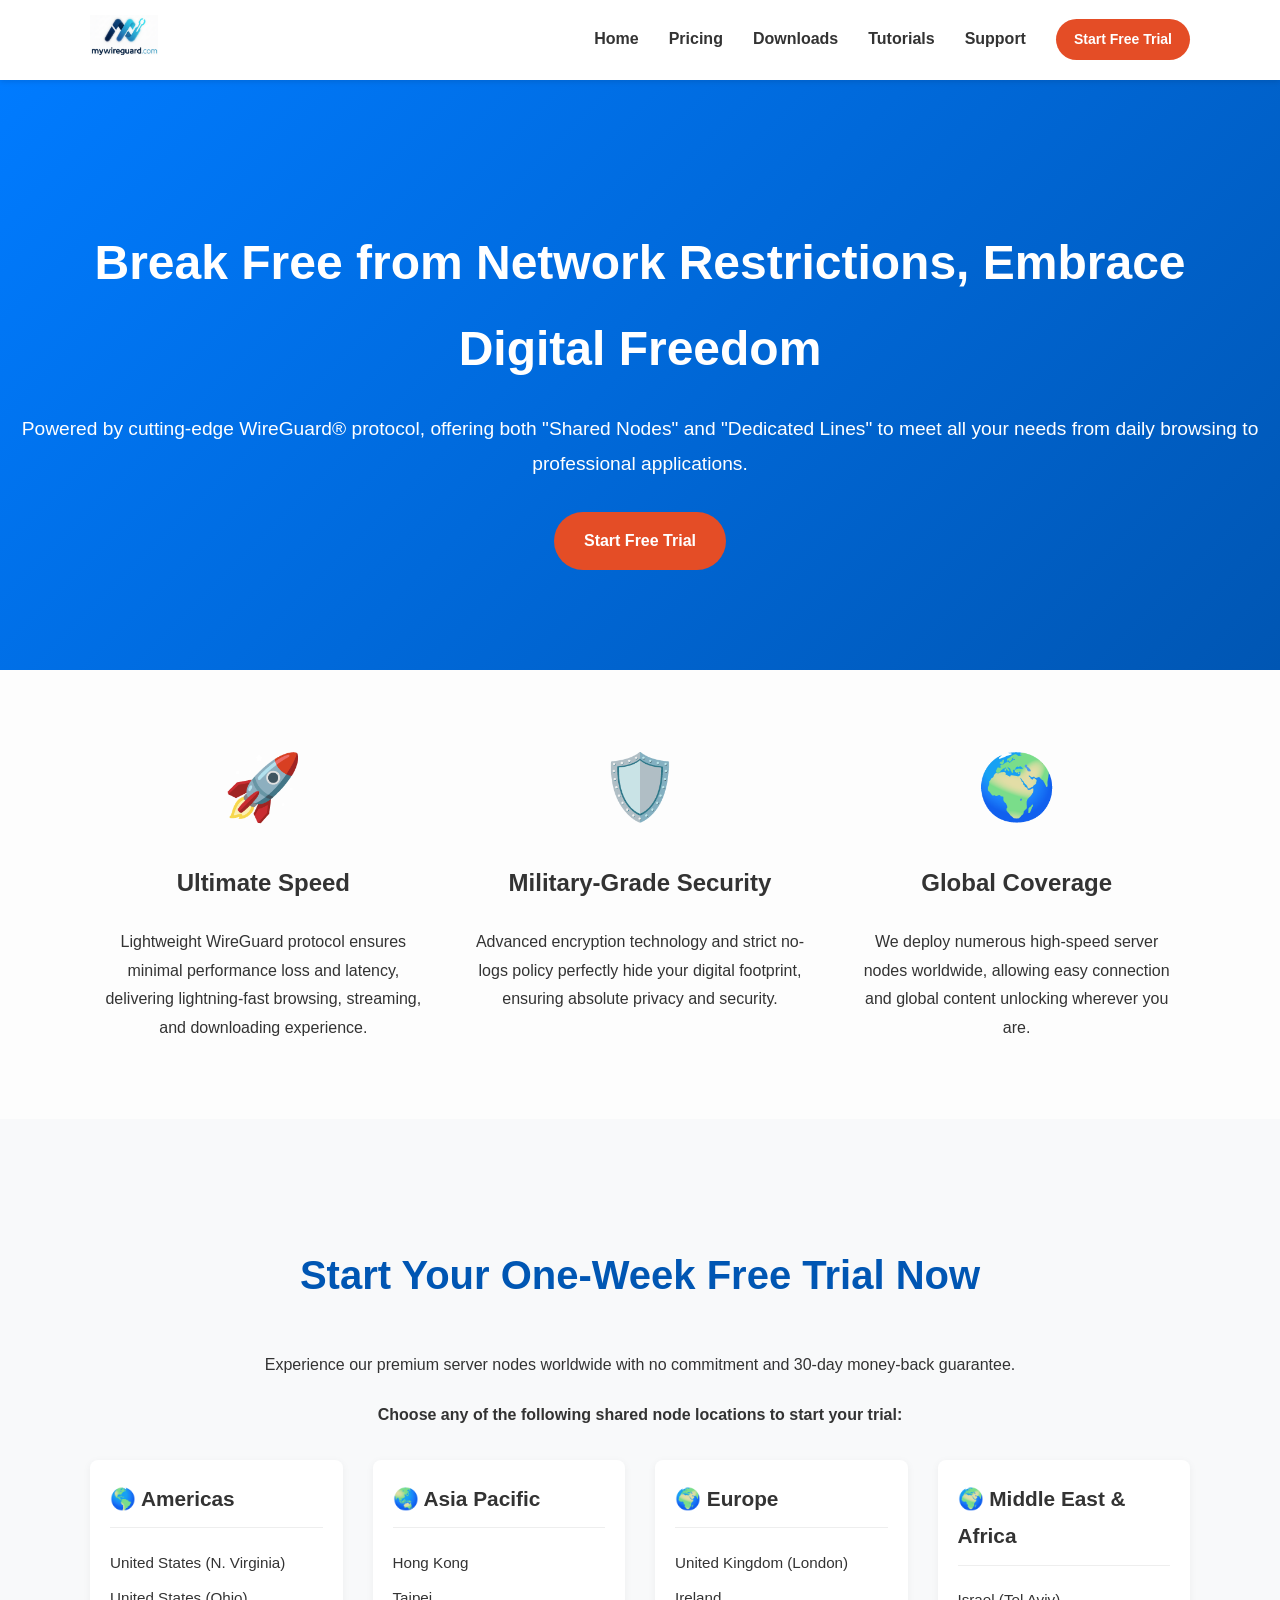
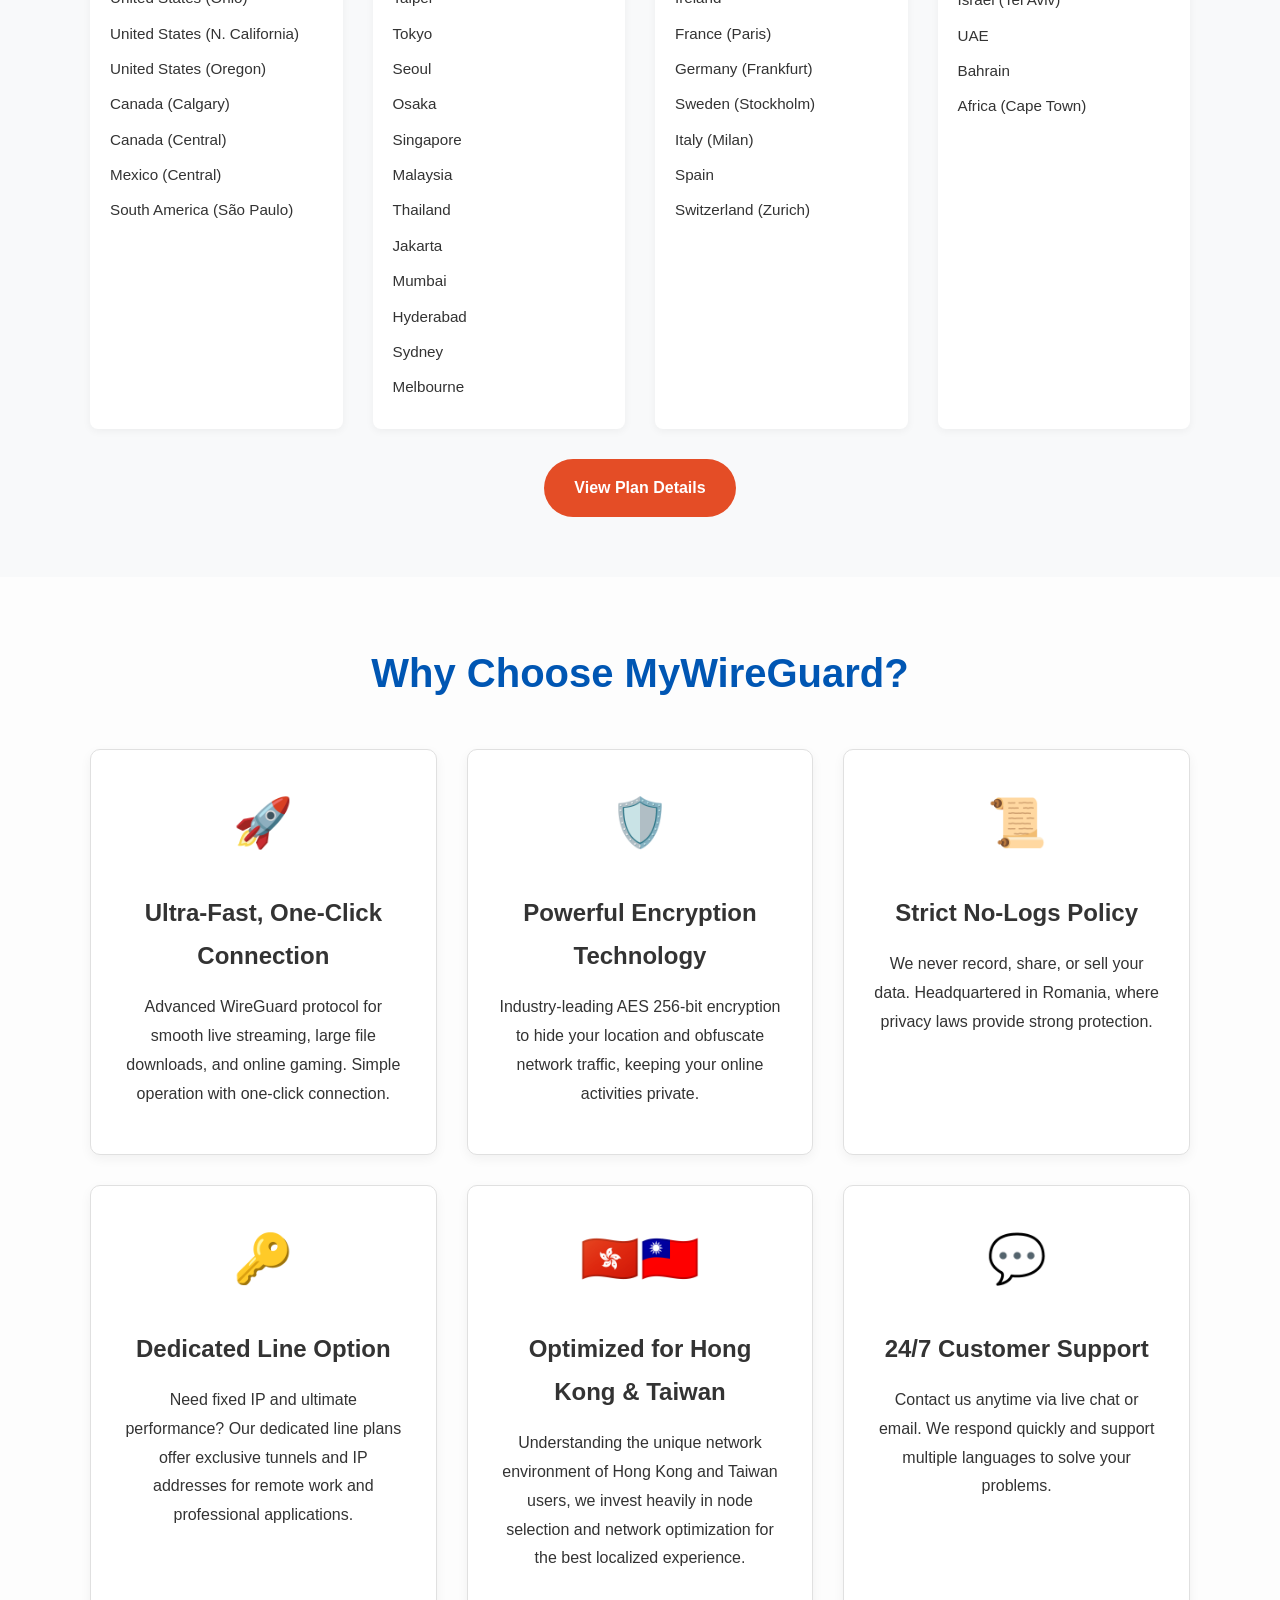
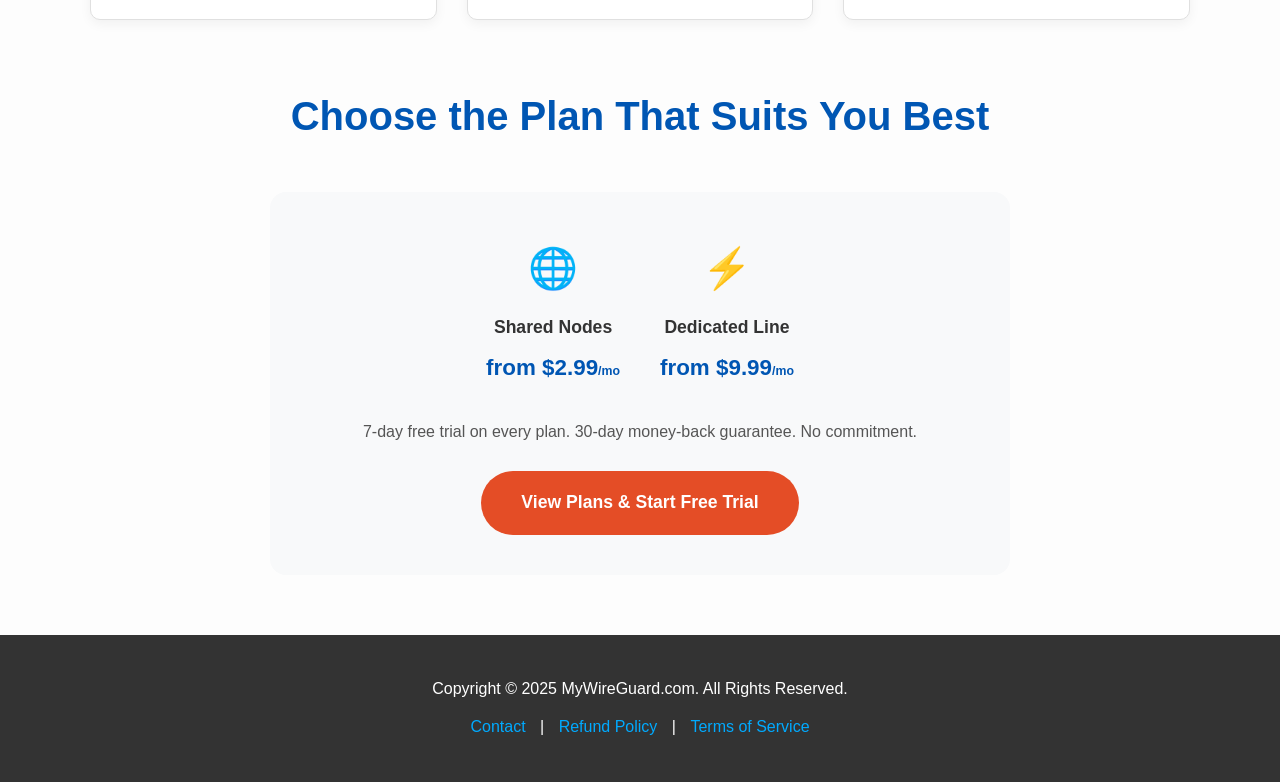
==== commit d065dbea: "Add files via upload" ====
--- a/index.html
+++ b/index.html
@@ -3,7 +3,53 @@
 <head>
     <meta charset="UTF-8">
     <meta name="viewport" content="width=device-width, initial-scale=1.0">
-    <title data-i18n="page-title">MyWireGuard - Shared Nodes & Dedicated Lines WireGuard VPN Service</title>
+    <title>MyWireGuard - Shared Nodes & Dedicated Lines WireGuard VPN Service</title>
+    <meta name="description" content="MyWireGuard offers fast, secure WireGuard VPN with shared nodes and dedicated lines. Global servers in 30+ locations. 7-day free trial, 30-day money-back guarantee. Starting at $2.99/month.">
+    <meta name="keywords" content="WireGuard VPN, VPN service, shared VPN, dedicated VPN, secure VPN, fast VPN, privacy VPN, WireGuard protocol, VPN Hong Kong, VPN Taiwan">
+    <link rel="canonical" href="https://mywireguard.com/">
+    <!-- Open Graph / Social Media -->
+    <meta property="og:type" content="website">
+    <meta property="og:url" content="https://mywireguard.com/">
+    <meta property="og:title" content="MyWireGuard - Shared Nodes & Dedicated Lines WireGuard VPN Service">
+    <meta property="og:description" content="Fast, secure WireGuard VPN with shared nodes and dedicated lines. Global servers in 30+ locations. 7-day free trial, 30-day money-back guarantee.">
+    <meta property="og:image" content="https://mywireguard.com/logo.png">
+    <meta property="og:site_name" content="MyWireGuard">
+    <!-- Twitter Card -->
+    <meta name="twitter:card" content="summary_large_image">
+    <meta name="twitter:title" content="MyWireGuard - WireGuard VPN Service">
+    <meta name="twitter:description" content="Fast, secure WireGuard VPN with shared nodes and dedicated lines. 7-day free trial.">
+    <meta name="twitter:image" content="https://mywireguard.com/logo.png">
+    <!-- Structured Data -->
+    <script type="application/ld+json">
+    {
+      "@context": "https://schema.org",
+      "@type": "Organization",
+      "name": "MyWireGuard",
+      "url": "https://mywireguard.com",
+      "logo": "https://mywireguard.com/logo.png",
+      "description": "Fast, secure WireGuard VPN service with shared nodes and dedicated lines.",
+      "contactPoint": {
+        "@type": "ContactPoint",
+        "email": "support@mywireguard.com",
+        "contactType": "customer support",
+        "availableLanguage": ["English", "Chinese"]
+      },
+      "sameAs": []
+    }
+    </script>
+    <script type="application/ld+json">
+    {
+      "@context": "https://schema.org",
+      "@type": "WebSite",
+      "name": "MyWireGuard",
+      "url": "https://mywireguard.com",
+      "potentialAction": {
+        "@type": "SearchAction",
+        "target": "https://mywireguard.com/?q={search_term_string}",
+        "query-input": "required name=search_term_string"
+      }
+    }
+    </script>
     <!-- Google tag (gtag.js) -->
     <script async src="https://www.googletagmanager.com/gtag/js?id=G-61Y0GT23PH"></script>
     <script>
@@ -19,15 +65,20 @@
         header { background-color: #fff; box-shadow: 0 2px 5px rgba(0,0,0,0.1); padding: 15px 0; position: sticky; top: 0; z-index: 100; }
         header .container { display: flex; justify-content: space-between; align-items: center; }
         .logo img { max-height: 40px; }
-        nav { display: flex; align-items: center; gap: 30px; }
-        nav ul { list-style: none; margin: 0; padding: 0; display: flex; }
-        nav li { margin-left: 30px; }
-        nav a { text-decoration: none; color: #333; font-weight: bold; transition: color 0.3s ease; }
+        nav { display: flex; align-items: center; gap: 15px; }
+        nav ul { list-style: none; margin: 0; padding: 0; display: flex; gap: 10px; }
+        nav li { margin: 0; }
+        nav a { text-decoration: none; color: #333; font-weight: bold; transition: color 0.3s ease; padding: 8px 12px; border-radius: 4px; font-size: 14px; }
         nav a:hover { color: #007bff; }
-        .language-selector { display: flex; align-items: center; gap: 10px; }
-        .lang-btn { background: none; border: 1px solid #ddd; padding: 5px 10px; border-radius: 4px; cursor: pointer; font-size: 0.9em; transition: all 0.3s ease; }
-        .lang-btn:hover { background-color: #f0f0f0; }
-        .lang-btn.active { background-color: #007bff; color: white; border-color: #007bff; }
+        .nav-trial-btn { display: inline-block; background: #e44d26; color: white !important; padding: 8px 18px; border-radius: 50px; text-decoration: none; font-weight: bold; font-size: 14px; transition: all 0.3s ease; white-space: nowrap; }
+        .nav-trial-btn:hover { background: #c73d1a; transform: translateY(-1px); box-shadow: 0 3px 10px rgba(228,77,38,0.4); }
+        
+        @media (min-width: 768px) {
+            nav { gap: 30px; }
+            nav ul { gap: 0; }
+            nav li { margin-left: 30px; }
+            nav a { padding: 0; font-size: 16px; }
+        }
         .hero { background: linear-gradient(135deg, #007bff, #0056b3); color: white; text-align: center; padding: 100px 20px; }
         .hero h1 { font-size: 3em; margin-bottom: 20px; }
         .hero p { font-size: 1.2em; margin-bottom: 30px; }
@@ -88,10 +139,7 @@
                     <li><a href="./tutorials.html" data-i18n="nav-tutorials">Tutorials</a></li>
                     <li><a href="./support.html" data-i18n="nav-support">Support</a></li>
                 </ul>
-                <div class="language-selector">
-                    <button class="lang-btn active" data-lang="en">EN</button>
-                    <button class="lang-btn" data-lang="zh-hant">繁中</button>
-                </div>
+                <a href="./pricing.html" class="nav-trial-btn">Start Free Trial</a>
             </nav>
         </div>
     </header>
@@ -135,41 +183,27 @@
                 <div class="feature-card"><div class="icon">🛡️</div><h3 data-i18n="feature-encryption-title">Powerful Encryption Technology</h3><p data-i18n="feature-encryption-desc">Industry-leading AES 256-bit encryption to hide your location and obfuscate network traffic, keeping your online activities private.</p></div>
                 <div class="feature-card"><div class="icon">📜</div><h3 data-i18n="feature-nolog-title">Strict No-Logs Policy</h3><p data-i18n="feature-nolog-desc">We never record, share, or sell your data. Headquartered in Romania, where privacy laws provide strong protection.</p></div>
                 <div class="feature-card"><div class="icon">🔑</div><h3 data-i18n="feature-dedicated-title">Dedicated Line Option</h3><p data-i18n="feature-dedicated-desc">Need fixed IP and ultimate performance? Our dedicated line plans offer exclusive tunnels and IP addresses for remote work and professional applications.</p></div>
-                <div class="feature-card"><div class="icon">🇭🇰🇹🇼</div><h3 data-i18n="feature-hktw-title">Optimized for Hong Kong & Taiwan</h3><p data-i18n="feature-hktw-desc">Understanding the unique network environment of Hong Kong and Taiwan users, we invest heavily in node selection and network optimization for the best localized experience.</p></div>
+                <div class="feature-card"><div class="icon" style="font-family: 'Segoe UI Emoji', 'Apple Color Emoji', 'Noto Color Emoji', sans-serif;">🇭🇰🇹🇼</div><h3 data-i18n="feature-hktw-title">Optimized for Hong Kong & Taiwan</h3><p data-i18n="feature-hktw-desc">Understanding the unique network environment of Hong Kong and Taiwan users, we invest heavily in node selection and network optimization for the best localized experience.</p></div>
                 <div class="feature-card"><div class="icon">💬</div><h3 data-i18n="feature-support-title">24/7 Customer Support</h3><p data-i18n="feature-support-desc">Contact us anytime via live chat or email. We respond quickly and support multiple languages to solve your problems.</p></div>
             </div>
 
             <section id="pricing">
                 <h2 data-i18n="pricing-title">Choose the Plan That Suits You Best</h2>
-                <div class="pricing-container">
-                    <div class="price-card">
-                        <h3 data-i18n="shared-title">Shared Nodes</h3>
-                        <p class="description" data-i18n="shared-desc">Most cost-effective choice for daily browsing, streaming entertainment, and personal privacy protection.</p>
-                        <ul>
-                            <li data-i18n="shared-feature1">Connect to all our shared servers</li>
-                            <li data-i18n="shared-feature2">Share IP addresses with other users</li>
-                            <li data-i18n="shared-feature3">Ultimate anonymity</li>
-                            <li data-i18n="shared-feature4">All core security features</li>
-                        </ul>
-                        <div class="price-main" data-i18n="shared-price">$2.99 <span style="font-size: 0.5em;">USD/month</span></div>
-                        <div class="price-secondary" data-i18n="shared-price-yearly">or $29.99 USD/year</div>
-                        <a href="./pricing.html" target="_blank" rel="noopener noreferrer" class="button" data-i18n="shared-cta">Choose Shared Plan</a>
+                <div style="text-align: center; padding: 40px 20px; background: #f8f9fa; border-radius: 16px; max-width: 700px; margin: 0 auto;">
+                    <div style="display: flex; justify-content: center; gap: 40px; flex-wrap: wrap; margin-bottom: 30px;">
+                        <div style="text-align: center;">
+                            <div style="font-size: 2.5em;">🌐</div>
+                            <div style="font-weight: bold; font-size: 1.1em; margin: 8px 0 4px;">Shared Nodes</div>
+                            <div style="color: #0056b3; font-size: 1.4em; font-weight: bold;">from $2.99<small style="font-size:0.55em;">/mo</small></div>
+                        </div>
+                        <div style="text-align: center;">
+                            <div style="font-size: 2.5em;">⚡</div>
+                            <div style="font-weight: bold; font-size: 1.1em; margin: 8px 0 4px;">Dedicated Line</div>
+                            <div style="color: #0056b3; font-size: 1.4em; font-weight: bold;">from $9.99<small style="font-size:0.55em;">/mo</small></div>
+                        </div>
                     </div>
-                    <div class="price-card recommended">
-                        <div class="recommended-badge" data-i18n="dedicated-badge">Professional Recommended</div>
-                        <h3 data-i18n="dedicated-title">Dedicated Line</h3>
-                        <p class="description" data-i18n="dedicated-desc">Your personal VPN tunnel providing unmatched performance, stability, and fixed IP address.</p>
-                        <ul>
-                            <li data-i18n="dedicated-feature1"><strong>Your exclusive VPN tunnel</strong></li>
-                            <li data-i18n="dedicated-feature2"><strong>Fixed dedicated IP address</strong></li>
-                            <li data-i18n="dedicated-feature3">Avoid IP blocking from others' actions</li>
-                            <li data-i18n="dedicated-feature4">Best choice for remote work and access control systems</li>
-                            <li data-i18n="dedicated-feature5">Highest stability and performance</li>
-                        </ul>
-                        <div class="price-main" data-i18n="dedicated-price">$9.99 <span style="font-size: 0.5em;">USD/month</span></div>
-                        <div class="price-secondary" data-i18n="dedicated-price-yearly">or $99.99 USD/year</div>
-                        <a href="./pricing.html" target="_blank" rel="noopener noreferrer" class="button" data-i18n="dedicated-cta">Upgrade to Dedicated Line</a>
-                    </div>
+                    <p style="color: #555; margin: 0 0 24px;">7-day free trial on every plan. 30-day money-back guarantee. No commitment.</p>
+                    <a href="./pricing.html" class="button" style="font-size: 1.1em; padding: 16px 40px;">View Plans &amp; Start Free Trial</a>
                 </div>
             </section>
         </div>
@@ -202,6 +236,6 @@
         }
       })(document,"script");
     </script>
-    <script src="./language.js"></script>
+
 </body>
 </html>
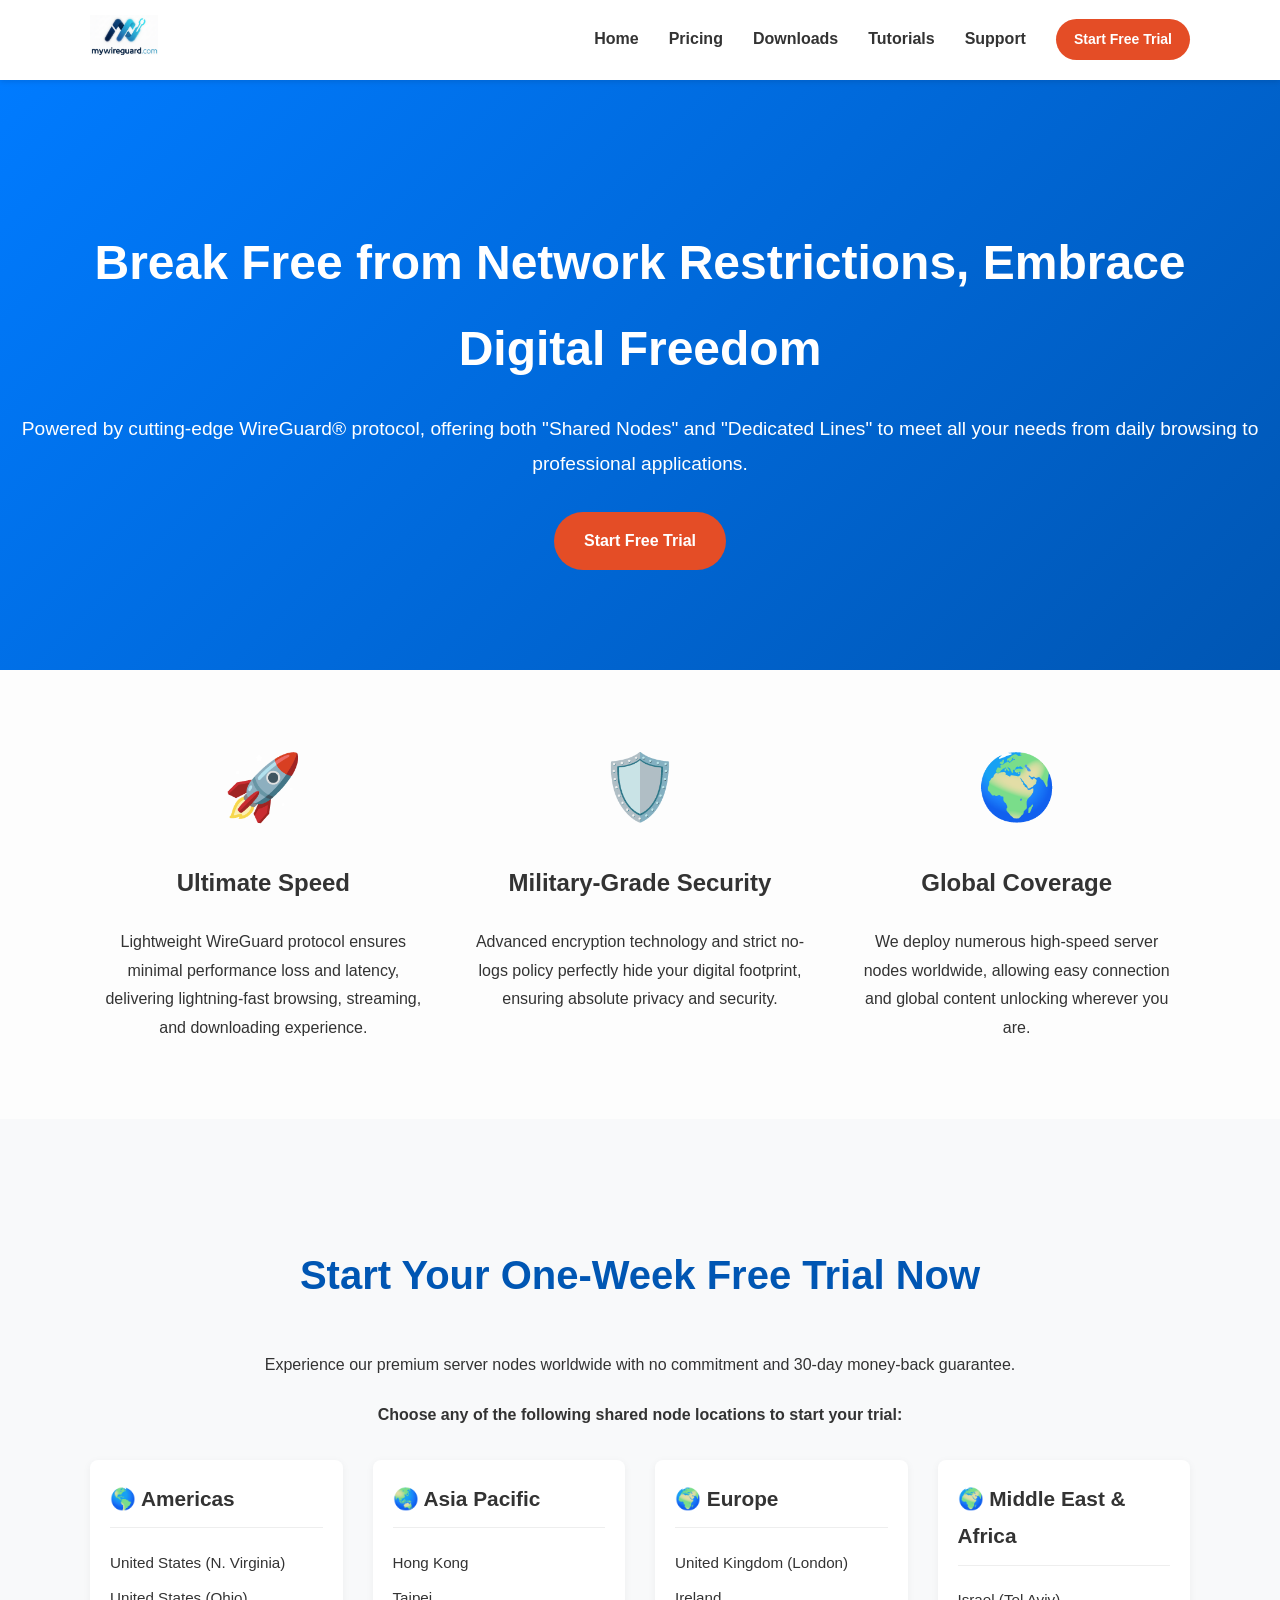
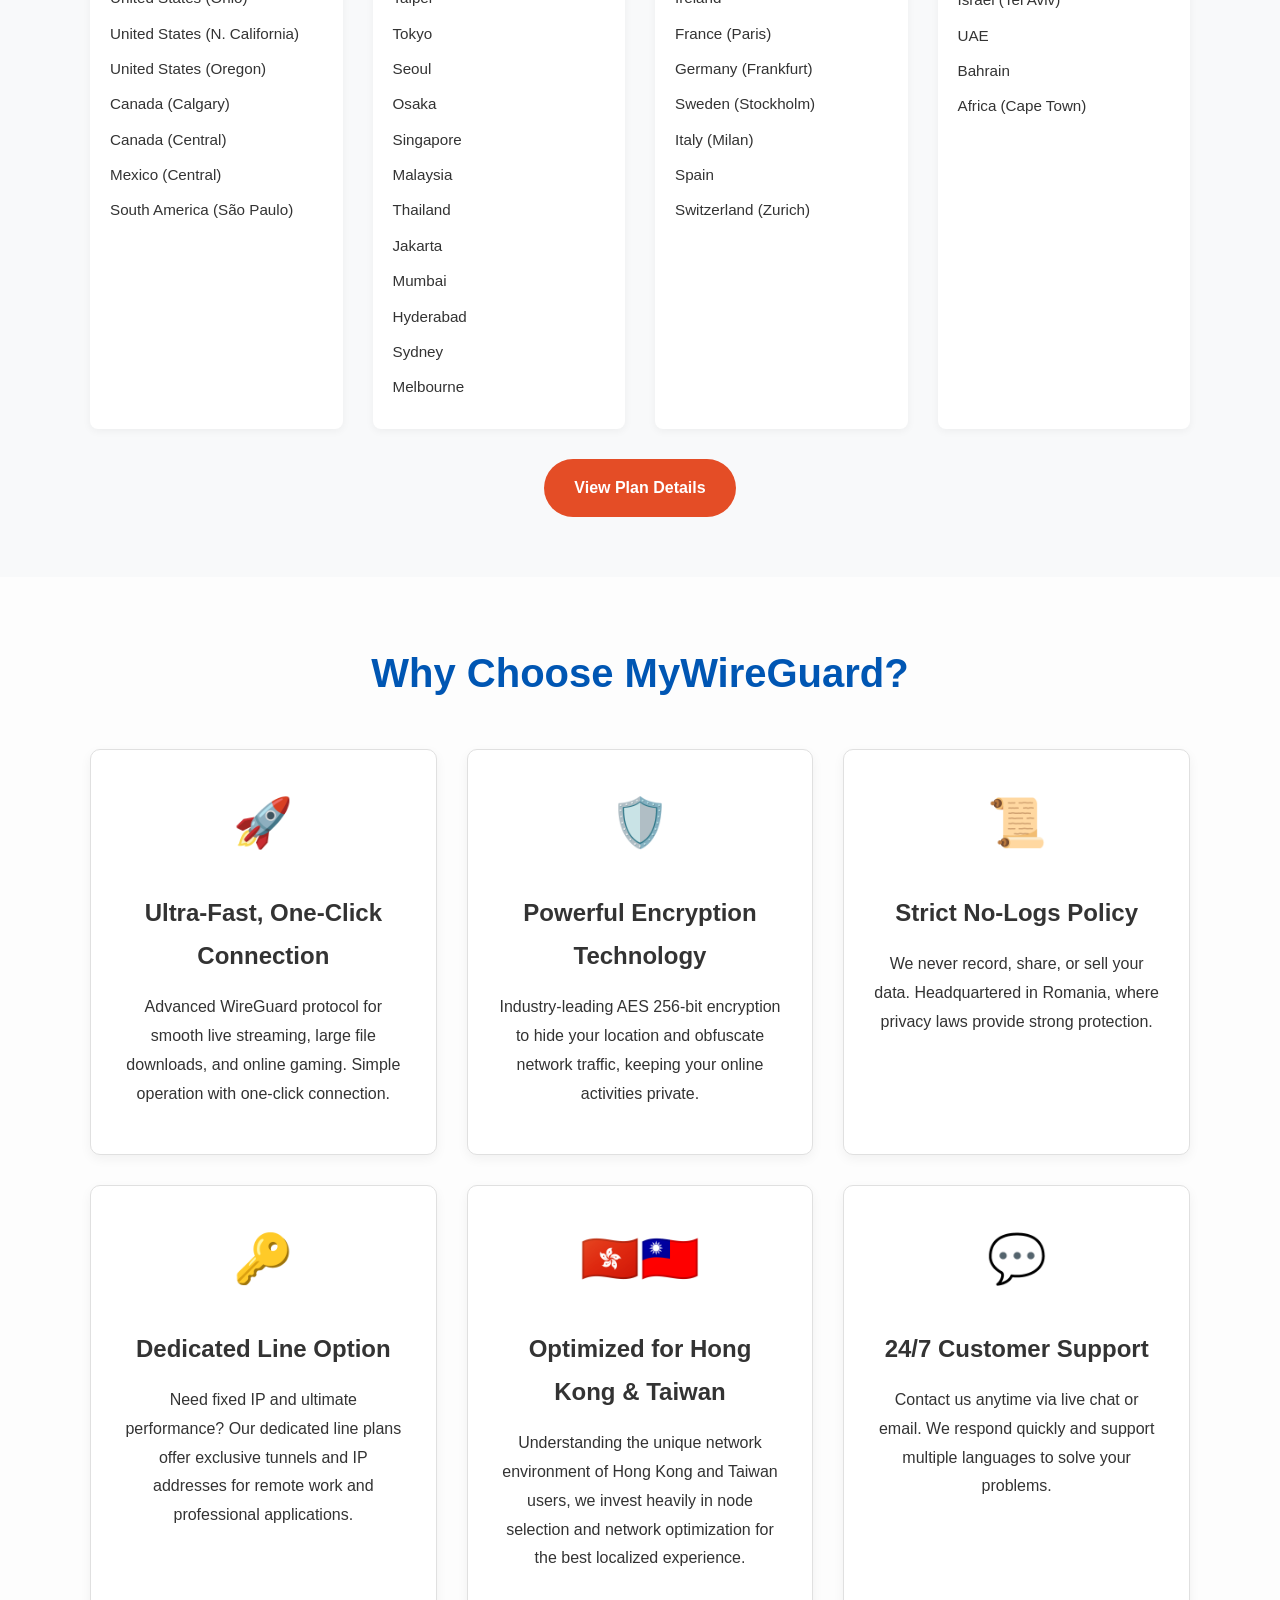
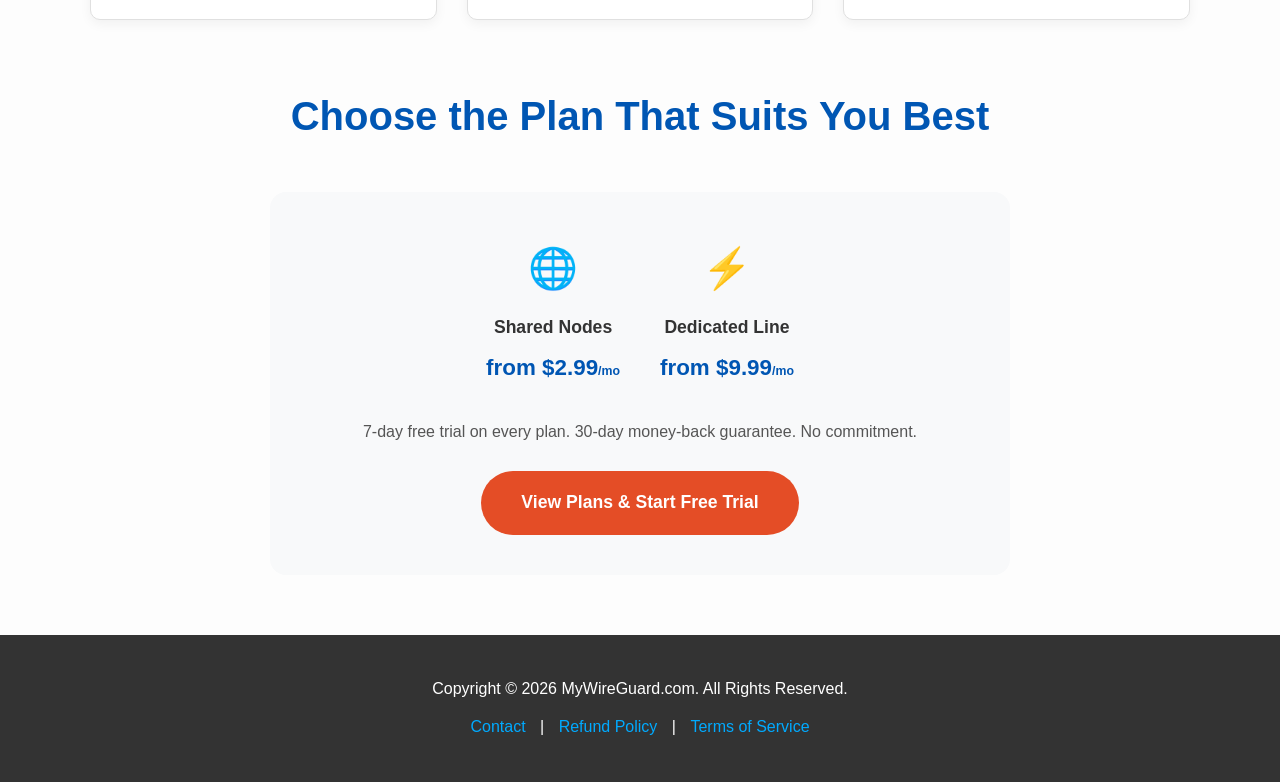
==== commit 8074e801: "Add files via upload" ====
--- a/index.html
+++ b/index.html
@@ -211,7 +211,7 @@
 
     <footer>
         <div class="container">
-            <p data-i18n="footer-copyright">Copyright © 2025 MyWireGuard.com. All Rights Reserved.</p>
+            <p data-i18n="footer-copyright">Copyright © 2026 MyWireGuard.com. All Rights Reserved.</p>
             <p>
                 <a href="./contact.html" data-i18n="footer-contact">Contact</a> |
                 <a href="./refund.html" data-i18n="footer-refund">Refund Policy</a> |
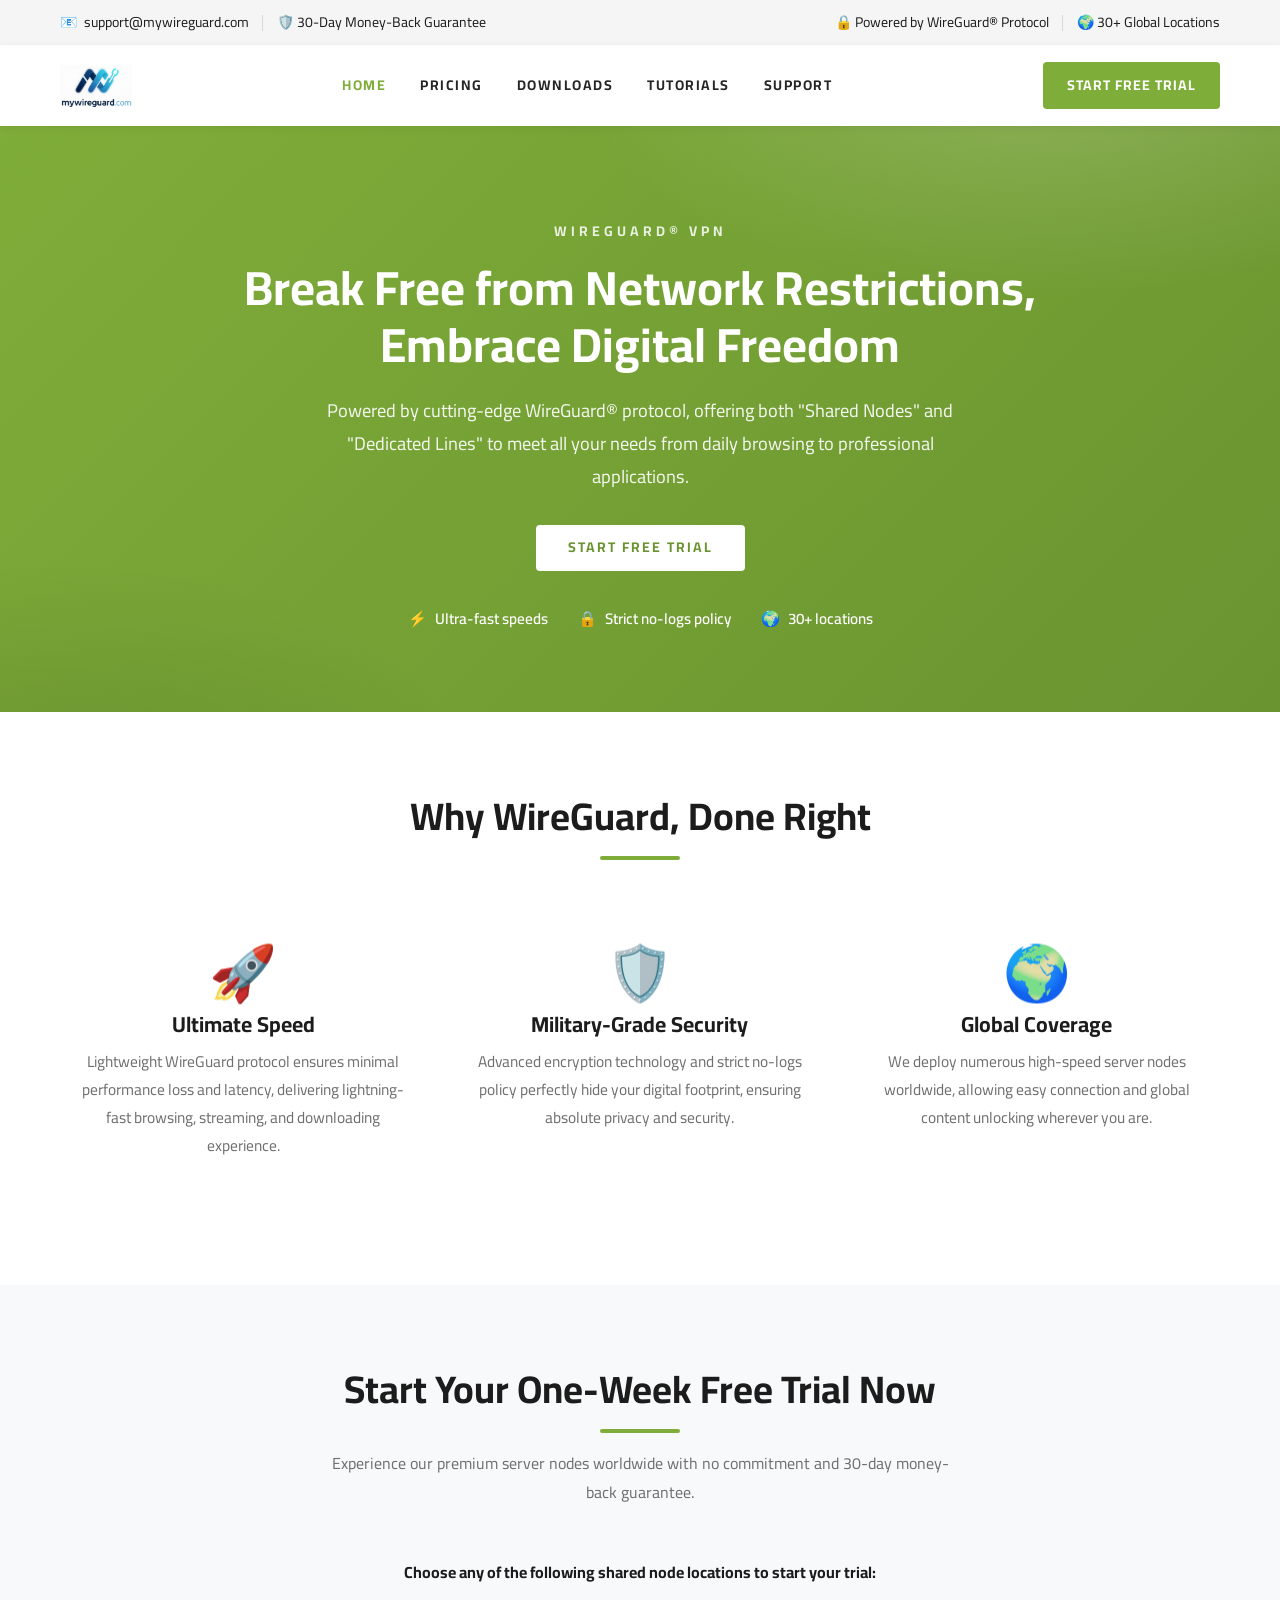
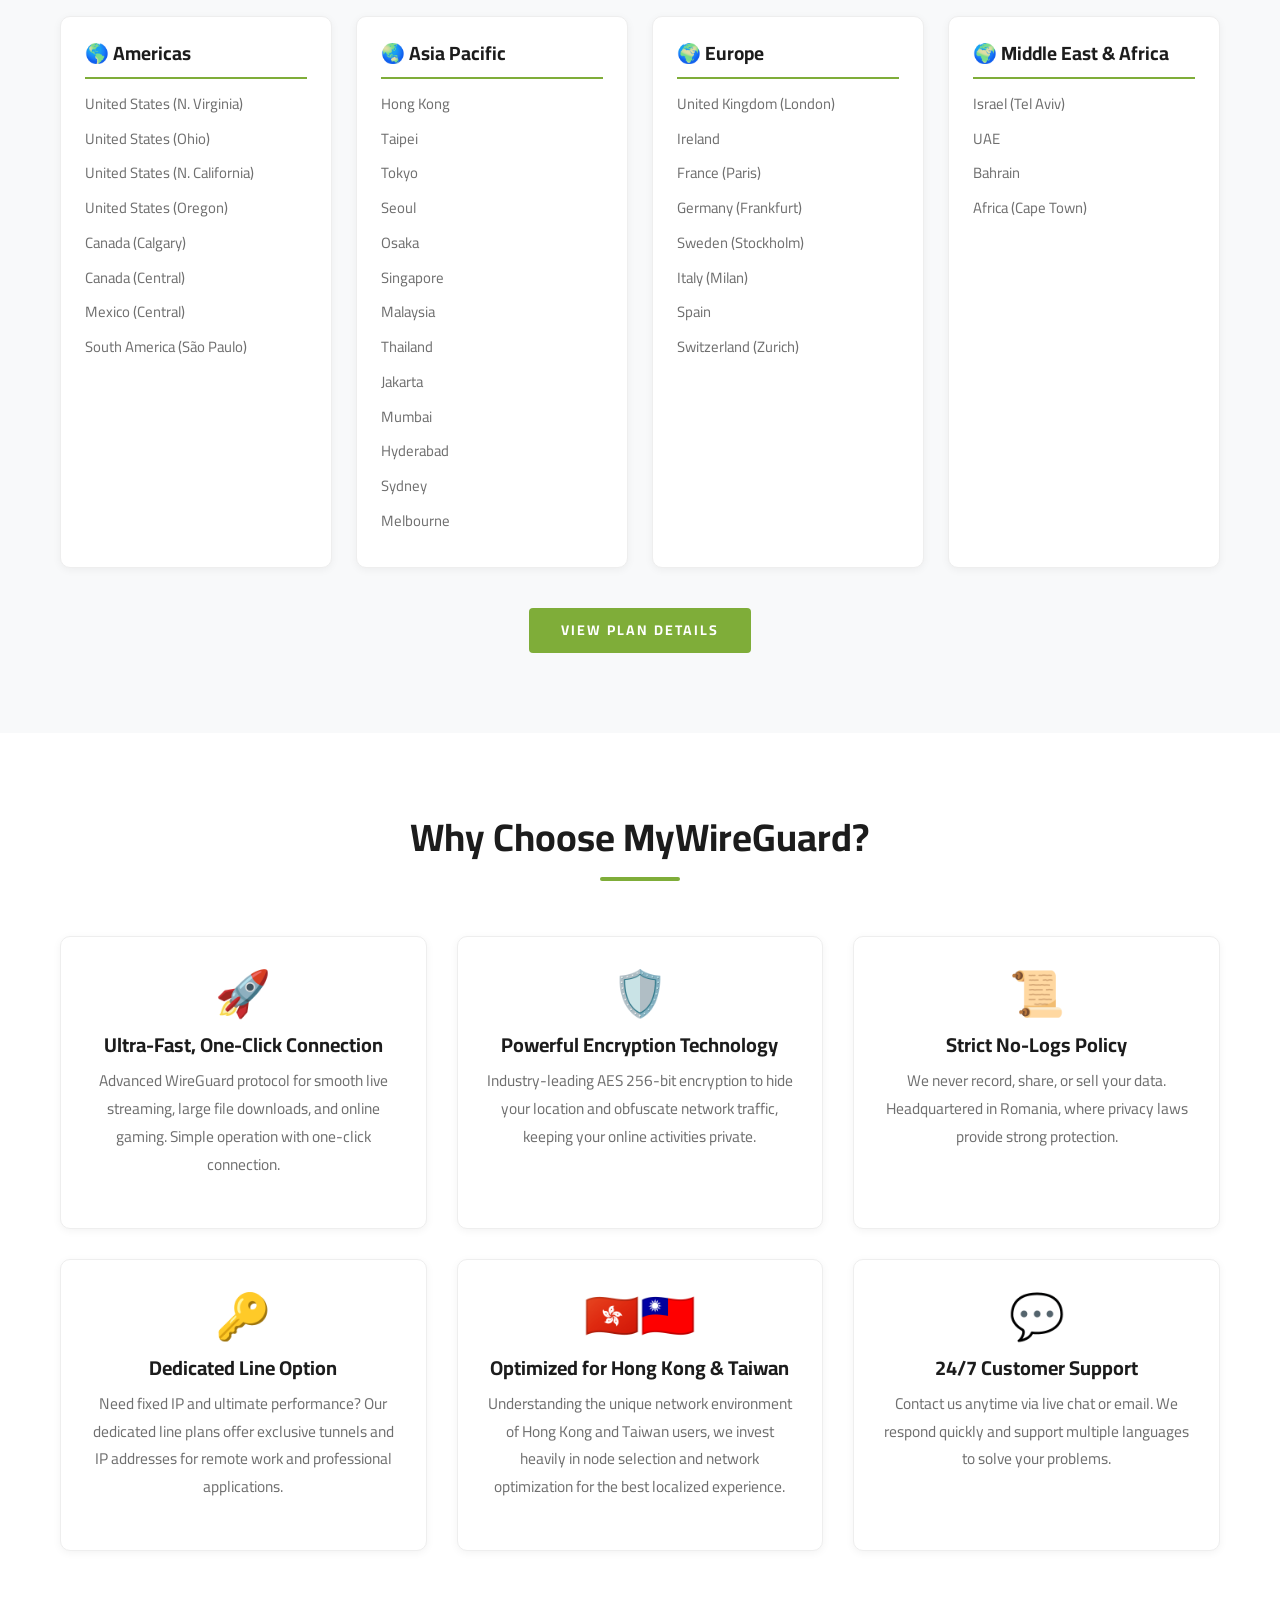
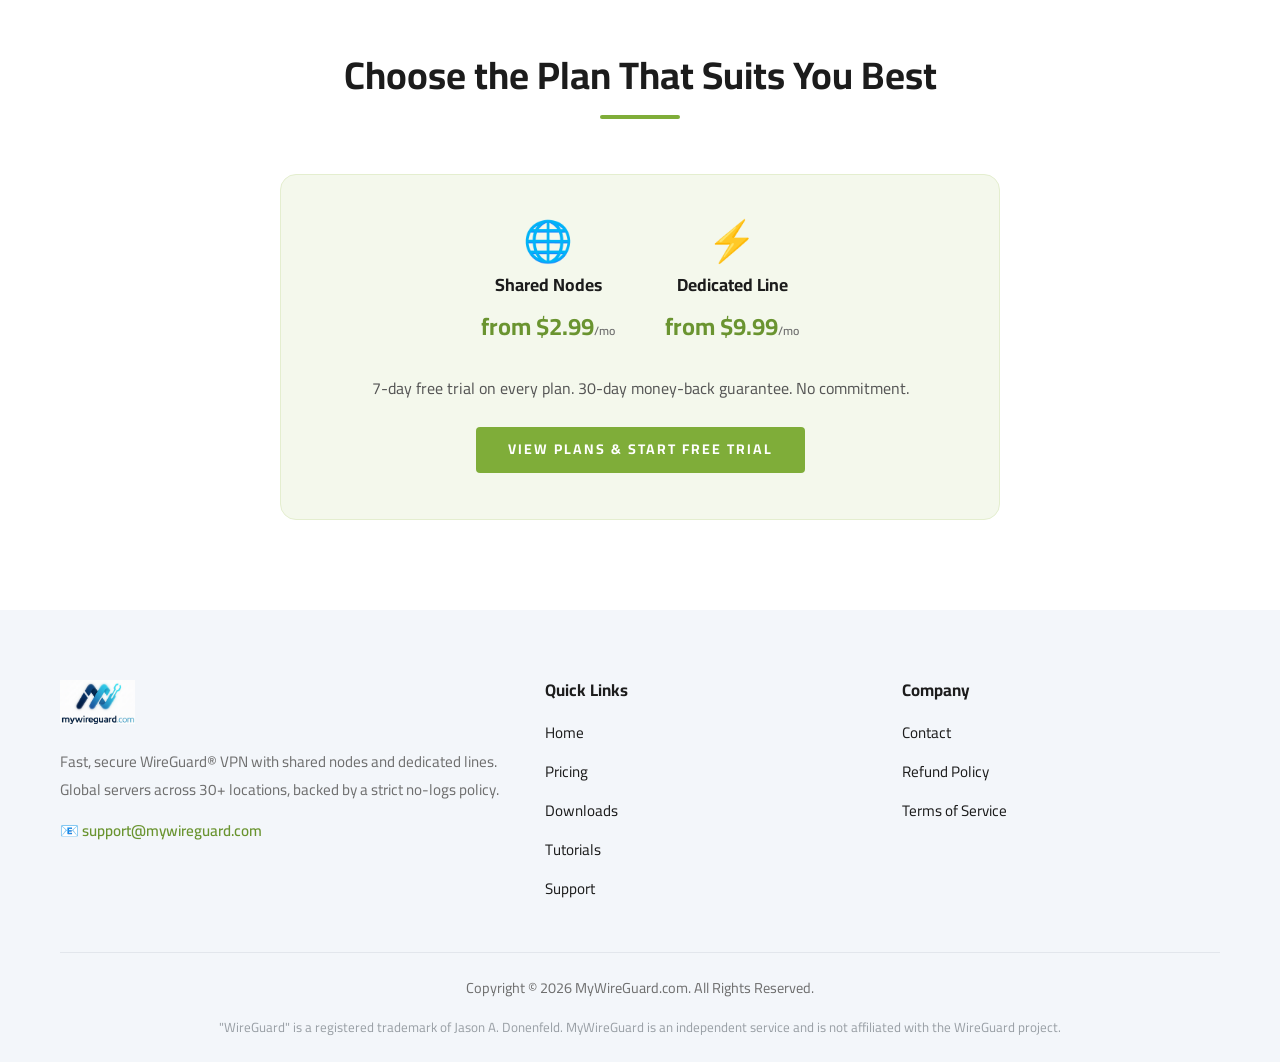
==== commit 9c8d1a24: "Add files via upload" ====
--- a/index.html
+++ b/index.html
@@ -58,80 +58,35 @@
       gtag('js', new Date());
       gtag('config', 'G-61Y0GT23PH');
     </script>
-    <style>
-        html { scroll-behavior: smooth; }
-        body { font-family: '微軟正黑體', 'Microsoft JhengHei', sans-serif; line-height: 1.8; color: #333; margin: 0; background-color: #fdfdfd; }
-        .container { max-width: 1100px; margin: 0 auto; padding: 0 20px; }
-        header { background-color: #fff; box-shadow: 0 2px 5px rgba(0,0,0,0.1); padding: 15px 0; position: sticky; top: 0; z-index: 100; }
-        header .container { display: flex; justify-content: space-between; align-items: center; }
-        .logo img { max-height: 40px; }
-        nav { display: flex; align-items: center; gap: 15px; }
-        nav ul { list-style: none; margin: 0; padding: 0; display: flex; gap: 10px; }
-        nav li { margin: 0; }
-        nav a { text-decoration: none; color: #333; font-weight: bold; transition: color 0.3s ease; padding: 8px 12px; border-radius: 4px; font-size: 14px; }
-        nav a:hover { color: #007bff; }
-        .nav-trial-btn { display: inline-block; background: #e44d26; color: white !important; padding: 8px 18px; border-radius: 50px; text-decoration: none; font-weight: bold; font-size: 14px; transition: all 0.3s ease; white-space: nowrap; }
-        .nav-trial-btn:hover { background: #c73d1a; transform: translateY(-1px); box-shadow: 0 3px 10px rgba(228,77,38,0.4); }
-        
-        @media (min-width: 768px) {
-            nav { gap: 30px; }
-            nav ul { gap: 0; }
-            nav li { margin-left: 30px; }
-            nav a { padding: 0; font-size: 16px; }
-        }
-        .hero { background: linear-gradient(135deg, #007bff, #0056b3); color: white; text-align: center; padding: 100px 20px; }
-        .hero h1 { font-size: 3em; margin-bottom: 20px; }
-        .hero p { font-size: 1.2em; margin-bottom: 30px; }
-        .button { display: inline-block; background: #e44d26; color: white; padding: 15px 30px; border-radius: 50px; text-decoration: none; font-weight: bold; transition: all 0.3s ease; }
-        .button:hover { transform: translateY(-3px); box-shadow: 0 5px 15px rgba(0,0,0,0.2); }
-        h2 { text-align: center; font-size: 2.5em; margin-top: 60px; margin-bottom: 40px; color: #0056b3; }
-        
-        .advantages-section { padding: 60px 0; }
-        .advantages-grid { display: flex; justify-content: space-around; gap: 30px; flex-wrap: wrap; }
-        .advantage-item { flex-basis: 30%; min-width: 280px; text-align: center; }
-        .advantage-item .icon { font-size: 4em; color: #007bff; }
-        .advantage-item h3 { font-size: 1.5em; margin-top: 15px; }
-        
-        .features-grid { display: grid; grid-template-columns: repeat(auto-fit, minmax(300px, 1fr)); gap: 30px; }
-        .feature-card { background-color: #fff; border: 1px solid #e0e0e0; border-radius: 10px; padding: 30px; text-align: center; box-shadow: 0 4px 12px rgba(0,0,0,0.05); }
-        .feature-card .icon { font-size: 3em; margin-bottom: 15px; }
-        .feature-card h3 { font-size: 1.5em; color: #333; margin-bottom: 10px; }
-        
-        .trial-section { background-color: #f8f9fa; padding: 60px 20px; text-align: center; }
-        .regions-grid { display: grid; grid-template-columns: repeat(auto-fit, minmax(250px, 1fr)); gap: 30px; margin-top: 30px; max-width: 1100px; margin-left: auto; margin-right: auto; text-align: left;}
-        .region-card { background-color: #fff; padding: 20px; border-radius: 8px; box-shadow: 0 2px 8px rgba(0,0,0,0.05); }
-        .region-card h3 { font-size: 1.3em; margin-top: 0; padding-bottom: 10px; border-bottom: 1px solid #eee; }
-        .region-card ul { list-style: none; padding: 0; margin: 10px 0 0 0; }
-        .region-card li { margin-bottom: 8px; font-size: 0.95em; }
-
-        /* 新定價區塊樣式 */
-        .pricing-container { display: flex; justify-content: center; align-items: stretch; gap: 30px; flex-wrap: wrap; }
-        .price-card { background: #fff; border: 1px solid #ddd; padding: 30px; border-radius: 12px; text-align: center; width: 100%; max-width: 420px; display: flex; flex-direction: column; }
-        .price-card h3 { font-size: 1.8em; margin-top: 0; }
-        .price-card .description { color: #555; min-height: 60px; }
-        .price-card ul { list-style: '✓'; text-align: left; padding-left: 20px; margin: 20px 0; flex-grow: 1; }
-        .price-card li { margin-bottom: 10px; }
-        .price-main { color: #0056b3; font-size: 2.2em; font-weight: bold; margin: 10px 0; }
-        .price-secondary { color: #555; }
-        .price-card.recommended { border: 2px solid #007bff; position: relative; transform: scale(1.05); }
-        .recommended-badge { position: absolute; top: -15px; left: 50%; transform: translateX(-50%); background-color: #007bff; color: white; padding: 5px 15px; border-radius: 20px; font-size: 0.9em; font-weight: bold; }
-
-        footer { background-color: #333; color: white; padding: 30px 0; margin-top: 60px; text-align: center; }
-        footer p { margin: 10px 0; }
-        footer a { color: #00aaff; text-decoration: none; margin: 0 10px; }
-        footer a:hover { text-decoration: underline; }
-        @media (max-width: 960px) { .price-card.recommended { transform: scale(1); } }
-        @media (max-width: 768px) { .hero h1 { font-size: 2.5em; } .advantages-grid { flex-direction: column; align-items: center; } }
-    </style>
+    <!-- Fonts & Theme -->
+    <link rel="preconnect" href="https://fonts.googleapis.com">
+    <link rel="preconnect" href="https://fonts.gstatic.com" crossorigin>
+    <link href="https://fonts.googleapis.com/css2?family=Cairo:wght@300;400;600;700;900&display=swap" rel="stylesheet">
+    <link rel="stylesheet" href="./assets/theme.css">
 </head>
 <body>
 
-    <header>
-        <div class="container">
-            <a href="./index.html" class="logo">
+    <!-- Top bar -->
+    <div class="top-bar">
+        <div class="top-bar__inner">
+            <div class="top-bar__left">
+                <span class="top-bar__item">📧 <a href="mailto:support@mywireguard.com">support@mywireguard.com</a></span>
+                <span class="top-bar__item">🛡️ 30-Day Money-Back Guarantee</span>
+            </div>
+            <div class="top-bar__right">
+                <span class="top-bar__item">🔒 Powered by WireGuard® Protocol</span>
+                <span class="top-bar__item">🌍 30+ Global Locations</span>
+            </div>
+        </div>
+    </div>
+
+    <!-- Header -->
+    <header class="site-header">
+        <div class="site-header__inner">
+            <a href="./index.html" class="site-logo">
                 <img src="./logo.png" alt="MyWireGuard Logo">
             </a>
-            <nav>
+            <nav class="main-nav">
                 <ul>
                     <li><a href="./index.html" data-i18n="nav-home">Home</a></li>
                     <li><a href="./pricing.html" data-i18n="nav-pricing">Pricing</a></li>
@@ -139,20 +94,36 @@
                     <li><a href="./tutorials.html" data-i18n="nav-tutorials">Tutorials</a></li>
                     <li><a href="./support.html" data-i18n="nav-support">Support</a></li>
                 </ul>
-                <a href="./pricing.html" class="nav-trial-btn">Start Free Trial</a>
             </nav>
+            <div class="header-actions">
+                <a href="./pricing.html" class="nav-cta" data-i18n="nav-trial">Start Free Trial</a>
+                <button class="nav-toggle" aria-label="Toggle menu" aria-expanded="false">☰</button>
+            </div>
         </div>
     </header>
 
     <main>
+        <!-- Hero -->
         <section class="hero">
-            <h1 data-i18n="hero-title">Break Free from Network Restrictions, Embrace Digital Freedom</h1>
-            <p data-i18n="hero-subtitle">Powered by cutting-edge WireGuard® protocol, offering both "Shared Nodes" and "Dedicated Lines" to meet all your needs from daily browsing to professional applications.</p>
-            <a href="#trial" class="button" data-i18n="hero-cta">Start Free Trial</a>
-        </section>
-        
+            <div class="hero__inner">
+                <span class="hero__eyebrow" data-i18n="hero-eyebrow">WireGuard® VPN</span>
+                <h1 class="hero__title" data-i18n="hero-title">Break Free from Network Restrictions, Embrace Digital Freedom</h1>
+                <p data-i18n="hero-subtitle">Powered by cutting-edge WireGuard® protocol, offering both "Shared Nodes" and "Dedicated Lines" to meet all your needs from daily browsing to professional applications.</p>
+                <a href="./pricing.html" class="primary-btn" data-i18n="hero-cta">Start Free Trial</a>
+                <div class="hero__badges">
+                    <span>⚡ <span data-i18n="hero-badge-speed">Ultra-fast speeds</span></span>
+                    <span>🔒 <span data-i18n="hero-badge-nolog">Strict no-logs policy</span></span>
+                    <span>🌍 <span data-i18n="hero-badge-global">30+ locations</span></span>
+                </div>
+            </div>
+        </section>
+
+        <!-- Core advantages -->
         <section id="core-advantages" class="advantages-section">
             <div class="container">
+                <div class="section-title">
+                    <h2 data-i18n="advantages-title">Why WireGuard, Done Right</h2>
+                </div>
                 <div class="advantages-grid">
                     <div class="advantage-item"><div class="icon">🚀</div><h3 data-i18n="advantage-speed-title">Ultimate Speed</h3><p data-i18n="advantage-speed-desc">Lightweight WireGuard protocol ensures minimal performance loss and latency, delivering lightning-fast browsing, streaming, and downloading experience.</p></div>
                     <div class="advantage-item"><div class="icon">🛡️</div><h3 data-i18n="advantage-security-title">Military-Grade Security</h3><p data-i18n="advantage-security-desc">Advanced encryption technology and strict no-logs policy perfectly hide your digital footprint, ensuring absolute privacy and security.</p></div>
@@ -161,10 +132,13 @@
             </div>
         </section>
 
+        <!-- Free trial + regions -->
         <section id="trial" class="trial-section">
             <div class="container">
-                <h2 data-i18n="trial-title">Start Your One-Week Free Trial Now</h2>
-                <p data-i18n="trial-subtitle">Experience our premium server nodes worldwide with no commitment and 30-day money-back guarantee.</p>
+                <div class="section-title">
+                    <h2 data-i18n="trial-title">Start Your One-Week Free Trial Now</h2>
+                    <p data-i18n="trial-subtitle">Experience our premium server nodes worldwide with no commitment and 30-day money-back guarantee.</p>
+                </div>
                 <h4 data-i18n="trial-choose">Choose any of the following shared node locations to start your trial:</h4>
                 <div class="regions-grid">
                     <div class="region-card"><h3 data-i18n="region-americas">🌎 Americas</h3><ul><li>United States (N. Virginia)</li><li>United States (Ohio)</li><li>United States (N. California)</li><li>United States (Oregon)</li><li>Canada (Calgary)</li><li>Canada (Central)</li><li>Mexico (Central)</li><li>South America (São Paulo)</li></ul></div>
@@ -172,51 +146,84 @@
                     <div class="region-card"><h3 data-i18n="region-europe">🌍 Europe</h3><ul><li>United Kingdom (London)</li><li>Ireland</li><li>France (Paris)</li><li>Germany (Frankfurt)</li><li>Sweden (Stockholm)</li><li>Italy (Milan)</li><li>Spain</li><li>Switzerland (Zurich)</li></ul></div>
                     <div class="region-card"><h3 data-i18n="region-middle-africa">🌍 Middle East & Africa</h3><ul><li>Israel (Tel Aviv)</li><li>UAE</li><li>Bahrain</li><li>Africa (Cape Town)</li></ul></div>
                 </div>
-                <a href="#why-us" class="button" style="margin-top: 30px;" data-i18n="trial-cta">View Plan Details</a>
-            </div>
-        </section>
-
-        <div class="container">
-            <h2 id="why-us" data-i18n="why-title">Why Choose MyWireGuard?</h2>
-            <div class="features-grid">
-                <div class="feature-card"><div class="icon">🚀</div><h3 data-i18n="feature-speed-title">Ultra-Fast, One-Click Connection</h3><p data-i18n="feature-speed-desc">Advanced WireGuard protocol for smooth live streaming, large file downloads, and online gaming. Simple operation with one-click connection.</p></div>
-                <div class="feature-card"><div class="icon">🛡️</div><h3 data-i18n="feature-encryption-title">Powerful Encryption Technology</h3><p data-i18n="feature-encryption-desc">Industry-leading AES 256-bit encryption to hide your location and obfuscate network traffic, keeping your online activities private.</p></div>
-                <div class="feature-card"><div class="icon">📜</div><h3 data-i18n="feature-nolog-title">Strict No-Logs Policy</h3><p data-i18n="feature-nolog-desc">We never record, share, or sell your data. Headquartered in Romania, where privacy laws provide strong protection.</p></div>
-                <div class="feature-card"><div class="icon">🔑</div><h3 data-i18n="feature-dedicated-title">Dedicated Line Option</h3><p data-i18n="feature-dedicated-desc">Need fixed IP and ultimate performance? Our dedicated line plans offer exclusive tunnels and IP addresses for remote work and professional applications.</p></div>
-                <div class="feature-card"><div class="icon" style="font-family: 'Segoe UI Emoji', 'Apple Color Emoji', 'Noto Color Emoji', sans-serif;">🇭🇰🇹🇼</div><h3 data-i18n="feature-hktw-title">Optimized for Hong Kong & Taiwan</h3><p data-i18n="feature-hktw-desc">Understanding the unique network environment of Hong Kong and Taiwan users, we invest heavily in node selection and network optimization for the best localized experience.</p></div>
-                <div class="feature-card"><div class="icon">💬</div><h3 data-i18n="feature-support-title">24/7 Customer Support</h3><p data-i18n="feature-support-desc">Contact us anytime via live chat or email. We respond quickly and support multiple languages to solve your problems.</p></div>
-            </div>
-
-            <section id="pricing">
-                <h2 data-i18n="pricing-title">Choose the Plan That Suits You Best</h2>
-                <div style="text-align: center; padding: 40px 20px; background: #f8f9fa; border-radius: 16px; max-width: 700px; margin: 0 auto;">
-                    <div style="display: flex; justify-content: center; gap: 40px; flex-wrap: wrap; margin-bottom: 30px;">
-                        <div style="text-align: center;">
-                            <div style="font-size: 2.5em;">🌐</div>
-                            <div style="font-weight: bold; font-size: 1.1em; margin: 8px 0 4px;">Shared Nodes</div>
-                            <div style="color: #0056b3; font-size: 1.4em; font-weight: bold;">from $2.99<small style="font-size:0.55em;">/mo</small></div>
+                <a href="#why-us" class="primary-btn" style="margin-top: 40px;" data-i18n="trial-cta">View Plan Details</a>
+            </div>
+        </section>
+
+        <!-- Why choose us -->
+        <section id="why-us" class="section">
+            <div class="container">
+                <div class="section-title">
+                    <h2 data-i18n="why-title">Why Choose MyWireGuard?</h2>
+                </div>
+                <div class="features-grid">
+                    <div class="feature-card"><div class="icon">🚀</div><h3 data-i18n="feature-speed-title">Ultra-Fast, One-Click Connection</h3><p data-i18n="feature-speed-desc">Advanced WireGuard protocol for smooth live streaming, large file downloads, and online gaming. Simple operation with one-click connection.</p></div>
+                    <div class="feature-card"><div class="icon">🛡️</div><h3 data-i18n="feature-encryption-title">Powerful Encryption Technology</h3><p data-i18n="feature-encryption-desc">Industry-leading AES 256-bit encryption to hide your location and obfuscate network traffic, keeping your online activities private.</p></div>
+                    <div class="feature-card"><div class="icon">📜</div><h3 data-i18n="feature-nolog-title">Strict No-Logs Policy</h3><p data-i18n="feature-nolog-desc">We never record, share, or sell your data. Headquartered in Romania, where privacy laws provide strong protection.</p></div>
+                    <div class="feature-card"><div class="icon">🔑</div><h3 data-i18n="feature-dedicated-title">Dedicated Line Option</h3><p data-i18n="feature-dedicated-desc">Need fixed IP and ultimate performance? Our dedicated line plans offer exclusive tunnels and IP addresses for remote work and professional applications.</p></div>
+                    <div class="feature-card"><div class="icon" style="font-family: 'Segoe UI Emoji', 'Apple Color Emoji', 'Noto Color Emoji', sans-serif;">🇭🇰🇹🇼</div><h3 data-i18n="feature-hktw-title">Optimized for Hong Kong & Taiwan</h3><p data-i18n="feature-hktw-desc">Understanding the unique network environment of Hong Kong and Taiwan users, we invest heavily in node selection and network optimization for the best localized experience.</p></div>
+                    <div class="feature-card"><div class="icon">💬</div><h3 data-i18n="feature-support-title">24/7 Customer Support</h3><p data-i18n="feature-support-desc">Contact us anytime via live chat or email. We respond quickly and support multiple languages to solve your problems.</p></div>
+                </div>
+            </div>
+        </section>
+
+        <!-- Pricing summary -->
+        <section id="pricing" class="home-pricing">
+            <div class="container">
+                <div class="section-title">
+                    <h2 data-i18n="pricing-title">Choose the Plan That Suits You Best</h2>
+                </div>
+                <div class="home-pricing__box">
+                    <div class="home-pricing__row">
+                        <div class="home-pricing__item">
+                            <div class="plan-icon">🌐</div>
+                            <div class="plan-name" data-i18n="plan-shared-name">Shared Nodes</div>
+                            <div class="plan-price">from $2.99<small>/mo</small></div>
                         </div>
-                        <div style="text-align: center;">
-                            <div style="font-size: 2.5em;">⚡</div>
-                            <div style="font-weight: bold; font-size: 1.1em; margin: 8px 0 4px;">Dedicated Line</div>
-                            <div style="color: #0056b3; font-size: 1.4em; font-weight: bold;">from $9.99<small style="font-size:0.55em;">/mo</small></div>
+                        <div class="home-pricing__item">
+                            <div class="plan-icon">⚡</div>
+                            <div class="plan-name" data-i18n="plan-dedicated-name">Dedicated Line</div>
+                            <div class="plan-price">from $9.99<small>/mo</small></div>
                         </div>
                     </div>
-                    <p style="color: #555; margin: 0 0 24px;">7-day free trial on every plan. 30-day money-back guarantee. No commitment.</p>
-                    <a href="./pricing.html" class="button" style="font-size: 1.1em; padding: 16px 40px;">View Plans &amp; Start Free Trial</a>
-                </div>
-            </section>
-        </div>
+                    <p style="color:#555; margin:0 0 24px;" data-i18n="pricing-note">7-day free trial on every plan. 30-day money-back guarantee. No commitment.</p>
+                    <a href="./pricing.html" class="primary-btn" data-i18n="pricing-cta">View Plans &amp; Start Free Trial</a>
+                </div>
+            </div>
+        </section>
     </main>
 
-    <footer>
+    <footer class="site-footer">
         <div class="container">
-            <p data-i18n="footer-copyright">Copyright © 2026 MyWireGuard.com. All Rights Reserved.</p>
-            <p>
-                <a href="./contact.html" data-i18n="footer-contact">Contact</a> |
-                <a href="./refund.html" data-i18n="footer-refund">Refund Policy</a> |
-                <a href="./terms.html" data-i18n="footer-terms">Terms of Service</a>
-            </p>
+            <div class="site-footer__grid">
+                <div class="site-footer__about">
+                    <img src="./logo.png" alt="MyWireGuard Logo">
+                    <p data-i18n="footer-about">Fast, secure WireGuard® VPN with shared nodes and dedicated lines. Global servers across 30+ locations, backed by a strict no-logs policy.</p>
+                    <div class="contact-line">📧 <a href="mailto:support@mywireguard.com">support@mywireguard.com</a></div>
+                </div>
+                <div class="site-footer__links">
+                    <h6 data-i18n="footer-quicklinks">Quick Links</h6>
+                    <ul>
+                        <li><a href="./index.html" data-i18n="nav-home">Home</a></li>
+                        <li><a href="./pricing.html" data-i18n="nav-pricing">Pricing</a></li>
+                        <li><a href="./downloads.html" data-i18n="nav-downloads">Downloads</a></li>
+                        <li><a href="./tutorials.html" data-i18n="nav-tutorials">Tutorials</a></li>
+                        <li><a href="./support.html" data-i18n="nav-support">Support</a></li>
+                    </ul>
+                </div>
+                <div class="site-footer__links">
+                    <h6 data-i18n="footer-company">Company</h6>
+                    <ul>
+                        <li><a href="./contact.html" data-i18n="footer-contact">Contact</a></li>
+                        <li><a href="./refund.html" data-i18n="footer-refund">Refund Policy</a></li>
+                        <li><a href="./terms.html" data-i18n="footer-terms">Terms of Service</a></li>
+                    </ul>
+                </div>
+            </div>
+            <div class="site-footer__copyright">
+                <p data-i18n="footer-copyright">Copyright © 2026 MyWireGuard.com. All Rights Reserved.</p>
+                <span class="trademark">"WireGuard" is a registered trademark of Jason A. Donenfeld. MyWireGuard is an independent service and is not affiliated with the WireGuard project.</span>
+            </div>
         </div>
     </footer>
 
@@ -237,5 +244,6 @@
       })(document,"script");
     </script>
 
+    <script src="./assets/theme.js"></script>
 </body>
 </html>
--- a/assets/theme.css
+++ b/assets/theme.css
@@ -0,0 +1,615 @@
+/* ==========================================================================
+   MyWireGuard — Ogani-inspired theme
+   Design language adapted from the "Ogani" template (Colorlib):
+   - Font: Cairo
+   - Primary accent: green #7fad39
+   - Top-bar header, uppercase nav, section titles with underline accent,
+     card-based content, light footer.
+   ========================================================================== */
+
+:root {
+    --green: #7fad39;
+    --green-dark: #6a9430;
+    --green-tint: #f4f8ec;
+    --heading: #252525;
+    --heading-strong: #1c1c1c;
+    --body: #6f6f6f;
+    --line: #ebebeb;
+    --topbar-bg: #f5f5f5;
+    --footer-bg: #f3f6fa;
+    --white: #ffffff;
+    --page-bg: #ffffff;
+    --font: 'Cairo', '微軟正黑體', 'Microsoft JhengHei', -apple-system,
+        BlinkMacSystemFont, 'Segoe UI', Roboto, sans-serif;
+    --shadow-sm: 0 2px 8px rgba(0, 0, 0, 0.05);
+    --shadow-md: 0 10px 30px rgba(0, 0, 0, 0.08);
+    --container: 1200px;
+}
+
+/* ------- Reset / base ------- */
+* { box-sizing: border-box; }
+
+html { scroll-behavior: smooth; }
+
+body {
+    margin: 0;
+    font-family: var(--font);
+    line-height: 1.8;
+    color: var(--body);
+    background: var(--page-bg);
+    -webkit-font-smoothing: antialiased;
+}
+
+h1, h2, h3, h4, h5, h6 {
+    margin: 0 0 .5em;
+    color: var(--heading-strong);
+    font-family: var(--font);
+    font-weight: 700;
+    line-height: 1.25;
+}
+
+p { margin: 0 0 15px; }
+
+a { color: var(--green); text-decoration: none; transition: color .3s; }
+a:hover { color: var(--green-dark); }
+
+img { max-width: 100%; }
+
+.container {
+    max-width: var(--container);
+    margin: 0 auto;
+    padding: 0 20px;
+}
+
+/* ------- Buttons ------- */
+.primary-btn,
+.button,
+button.button {
+    display: inline-block;
+    background: var(--green);
+    color: #fff;
+    border: none;
+    cursor: pointer;
+    font-family: var(--font);
+    font-weight: 700;
+    font-size: 15px;
+    padding: 13px 32px;
+    border-radius: 4px;
+    text-decoration: none;
+    transition: all .3s;
+    line-height: 1.4;
+}
+.primary-btn {
+    text-transform: uppercase;
+    letter-spacing: 2px;
+    font-size: 14px;
+}
+.primary-btn:hover,
+.button:hover,
+button.button:hover {
+    background: var(--green-dark);
+    color: #fff;
+    transform: translateY(-2px);
+    box-shadow: 0 8px 20px rgba(127, 173, 57, .35);
+}
+
+.btn-outline {
+    display: inline-block;
+    background: transparent;
+    color: var(--green);
+    border: 2px solid var(--green);
+    font-weight: 700;
+    padding: 11px 30px;
+    border-radius: 4px;
+    transition: all .3s;
+}
+.btn-outline:hover { background: var(--green); color: #fff; }
+
+/* ==========================================================================
+   Header
+   ========================================================================== */
+.top-bar {
+    background: var(--topbar-bg);
+    font-size: 14px;
+    color: var(--heading-strong);
+}
+.top-bar__inner {
+    max-width: var(--container);
+    margin: 0 auto;
+    padding: 10px 20px;
+    display: flex;
+    justify-content: space-between;
+    align-items: center;
+    flex-wrap: wrap;
+    gap: 6px;
+}
+.top-bar__left,
+.top-bar__right { display: flex; align-items: center; gap: 28px; flex-wrap: wrap; }
+.top-bar__item { position: relative; display: inline-flex; align-items: center; gap: 7px; }
+.top-bar__item + .top-bar__item::before {
+    content: "";
+    position: absolute;
+    left: -15px;
+    top: 50%;
+    transform: translateY(-50%);
+    height: 16px;
+    width: 1px;
+    background: rgba(0, 0, 0, .12);
+}
+.top-bar a { color: var(--heading-strong); }
+.top-bar a:hover { color: var(--green); }
+
+.site-header {
+    background: #fff;
+    box-shadow: 0 2px 8px rgba(0, 0, 0, .06);
+    position: sticky;
+    top: 0;
+    z-index: 200;
+}
+.site-header__inner {
+    max-width: var(--container);
+    margin: 0 auto;
+    padding: 0 20px;
+    display: flex;
+    align-items: center;
+    justify-content: space-between;
+    gap: 20px;
+}
+.site-logo { display: inline-flex; align-items: center; padding: 14px 0; }
+.site-logo img { max-height: 42px; width: auto; display: block; }
+
+.main-nav { display: flex; align-items: center; }
+.main-nav ul {
+    list-style: none;
+    margin: 0;
+    padding: 0;
+    display: flex;
+    align-items: center;
+    gap: 34px;
+}
+.main-nav > ul > li > a {
+    display: block;
+    padding: 28px 0;
+    font-size: 14px;
+    font-weight: 700;
+    letter-spacing: 1.5px;
+    text-transform: uppercase;
+    color: var(--heading);
+}
+.main-nav > ul > li > a:hover,
+.main-nav > ul > li.active > a { color: var(--green); }
+
+.header-actions { display: flex; align-items: center; gap: 14px; }
+.nav-cta {
+    display: inline-block;
+    background: var(--green);
+    color: #fff !important;
+    font-weight: 700;
+    font-size: 14px;
+    letter-spacing: 1px;
+    text-transform: uppercase;
+    padding: 11px 24px;
+    border-radius: 4px;
+    white-space: nowrap;
+    transition: all .3s;
+}
+.nav-cta:hover {
+    background: var(--green-dark);
+    color: #fff !important;
+    transform: translateY(-1px);
+    box-shadow: 0 6px 16px rgba(127, 173, 57, .35);
+}
+
+.nav-toggle {
+    display: none;
+    background: none;
+    border: none;
+    font-size: 24px;
+    color: var(--heading);
+    cursor: pointer;
+    padding: 8px;
+    line-height: 1;
+}
+
+/* ==========================================================================
+   Hero (homepage)
+   ========================================================================== */
+.hero {
+    background:
+        radial-gradient(800px 380px at 82% -10%, rgba(255, 255, 255, .18), transparent 60%),
+        radial-gradient(700px 400px at 5% 115%, rgba(0, 0, 0, .10), transparent 60%),
+        linear-gradient(135deg, var(--green), var(--green-dark));
+    text-align: center;
+    padding: 90px 20px 80px;
+}
+.hero__inner { max-width: 820px; margin: 0 auto; }
+.hero__eyebrow {
+    display: inline-block;
+    font-size: 14px;
+    font-weight: 700;
+    letter-spacing: 4px;
+    text-transform: uppercase;
+    color: rgba(255, 255, 255, .85);
+    margin-bottom: 14px;
+}
+.hero h1,
+.hero__title {
+    font-size: 3em;
+    color: #ffffff;
+    margin: 0 0 20px;
+    line-height: 1.2;
+}
+.hero p {
+    font-size: 1.15em;
+    color: rgba(255, 255, 255, .92);
+    margin: 0 auto 32px;
+    max-width: 680px;
+}
+/* CTA on the green banner: white button with green text */
+.hero .primary-btn {
+    background: #ffffff;
+    color: var(--green-dark);
+}
+.hero .primary-btn:hover {
+    background: #f3f3f3;
+    color: var(--green-dark);
+    box-shadow: 0 10px 24px rgba(0, 0, 0, .18);
+}
+.hero__badges {
+    display: flex;
+    justify-content: center;
+    flex-wrap: wrap;
+    gap: 14px 30px;
+    margin-top: 34px;
+    color: #ffffff;
+    font-weight: 600;
+    font-size: .95em;
+}
+.hero__badges span { display: inline-flex; align-items: center; gap: 8px; }
+
+/* ==========================================================================
+   Breadcrumb hero (inner pages)
+   ========================================================================== */
+.breadcrumb-hero {
+    background:
+        radial-gradient(700px 300px at 85% 0%, rgba(255, 255, 255, .12), transparent 60%),
+        linear-gradient(135deg, var(--green), var(--green-dark));
+    color: #fff;
+    text-align: center;
+    padding: 60px 20px;
+}
+.breadcrumb-hero h1 {
+    color: #fff;
+    font-size: 2.6em;
+    margin: 0 0 10px;
+}
+.breadcrumb-hero p { color: rgba(255, 255, 255, .9); margin: 0 0 6px; font-size: 1.05em; }
+.breadcrumb-hero__crumbs { font-size: .95em; color: rgba(255, 255, 255, .85); }
+.breadcrumb-hero__crumbs a { color: #fff; font-weight: 700; }
+.breadcrumb-hero__crumbs a:hover { color: rgba(255, 255, 255, .8); }
+.breadcrumb-hero__crumbs span { margin: 0 8px; opacity: .7; }
+
+/* ==========================================================================
+   Sections & titles
+   ========================================================================== */
+.section { padding: 80px 0; }
+.section--tint { background: #f8f9fa; }
+
+.section-title { text-align: center; margin-bottom: 55px; }
+.section-title h2 {
+    position: relative;
+    display: inline-block;
+    color: var(--heading-strong);
+    font-weight: 700;
+    font-size: 2.4em;
+    padding-bottom: 20px;
+    margin: 0;
+}
+.section-title h2::after {
+    content: "";
+    position: absolute;
+    left: 50%;
+    transform: translateX(-50%);
+    bottom: 0;
+    height: 4px;
+    width: 80px;
+    background: var(--green);
+    border-radius: 2px;
+}
+.section-title p { max-width: 640px; margin: 16px auto 0; color: var(--body); }
+
+/* ==========================================================================
+   Cards / grids  (shared + legacy page classes)
+   ========================================================================== */
+.card,
+.feature-card,
+.download-card,
+.region-card,
+.step-card,
+.contact-section,
+.policy-content,
+.tutorial-section,
+.faq-item {
+    background: #fff;
+    border: 1px solid #eee;
+    border-radius: 10px;
+    box-shadow: var(--shadow-sm);
+}
+
+/* Homepage: core advantages (service row) */
+.advantages-section { padding: 80px 0; }
+.advantages-grid {
+    display: grid;
+    grid-template-columns: repeat(auto-fit, minmax(280px, 1fr));
+    gap: 30px;
+}
+.advantage-item {
+    text-align: center;
+    padding: 30px 20px;
+    border-radius: 10px;
+    transition: all .3s;
+}
+.advantage-item:hover { background: var(--green-tint); transform: translateY(-4px); }
+.advantage-item .icon { font-size: 3.4em; line-height: 1; margin-bottom: 12px; }
+.advantage-item h3 { font-size: 1.35em; color: var(--heading-strong); margin-bottom: 10px; }
+.advantage-item p { font-size: .97em; }
+
+/* Homepage: feature cards */
+.features-grid {
+    display: grid;
+    grid-template-columns: repeat(auto-fit, minmax(300px, 1fr));
+    gap: 30px;
+}
+.feature-card { padding: 34px 28px; text-align: center; transition: all .3s; }
+.feature-card:hover { transform: translateY(-6px); box-shadow: var(--shadow-md); border-color: var(--green); }
+.feature-card .icon { font-size: 2.8em; margin-bottom: 16px; line-height: 1; }
+.feature-card h3 { font-size: 1.25em; color: var(--heading-strong); margin-bottom: 10px; }
+.feature-card p { font-size: .97em; }
+
+/* Homepage: trial region cards */
+.trial-section { padding: 80px 0; background: #f8f9fa; text-align: center; }
+.trial-section .regions-grid {
+    display: grid;
+    grid-template-columns: repeat(auto-fit, minmax(250px, 1fr));
+    gap: 24px;
+    margin: 34px auto 0;
+    text-align: left;
+}
+.region-card { padding: 24px; transition: all .3s; }
+.region-card:hover { transform: translateY(-4px); box-shadow: var(--shadow-md); }
+.region-card h3 {
+    font-size: 1.2em;
+    margin: 0 0 12px;
+    padding-bottom: 12px;
+    border-bottom: 2px solid var(--green);
+    color: var(--heading-strong);
+}
+.region-card ul { list-style: none; padding: 0; margin: 0; }
+.region-card li { margin-bottom: 8px; font-size: .93em; color: var(--body); }
+
+/* Downloads */
+.download-grid {
+    display: grid;
+    grid-template-columns: repeat(auto-fit, minmax(280px, 1fr));
+    gap: 30px;
+}
+.download-card { padding: 34px 26px; text-align: center; transition: all .3s; }
+.download-card:hover { transform: translateY(-6px); box-shadow: var(--shadow-md); border-color: var(--green); }
+.download-card .icon { font-size: 3.6em; margin-bottom: 18px; line-height: 1; }
+.download-card h3 { margin: 0 0 12px; color: var(--heading-strong); }
+.download-card p { color: var(--body); margin-bottom: 24px; }
+
+/* Tutorials */
+.tutorial-section { padding: 34px; margin-bottom: 30px; }
+.tutorial-section h3 {
+    font-size: 1.7em;
+    color: var(--heading-strong);
+    margin-top: 0;
+    padding-bottom: 14px;
+    border-bottom: 2px solid var(--green);
+}
+.tutorial-section h4 { font-size: 1.25em; color: var(--heading-strong); margin-top: 24px; }
+.highlight {
+    background: var(--green-tint);
+    border-left: 4px solid var(--green);
+    padding: 16px 18px;
+    margin: 22px 0;
+    border-radius: 6px;
+}
+.highlight p { margin: 0; color: #4a5a2f; }
+.steps-container {
+    display: grid;
+    grid-template-columns: repeat(auto-fit, minmax(230px, 1fr));
+    gap: 22px;
+    margin-top: 26px;
+}
+.step-card { padding: 26px 20px; text-align: center; transition: all .3s; }
+.step-card:hover { transform: translateY(-4px); box-shadow: var(--shadow-md); }
+.step-icon { font-size: 3em; margin-bottom: 12px; line-height: 1; }
+.step-card h4 { margin: 0 0 10px; font-size: 1.1em; color: var(--heading-strong); }
+.step-card p { font-size: .93em; margin: 0; }
+code {
+    background: #f0f2ec;
+    color: #5a7a24;
+    padding: 2px 7px;
+    border-radius: 4px;
+    font-family: Consolas, Monaco, monospace;
+    font-size: .92em;
+}
+pre {
+    background: #212529;
+    color: #fff;
+    padding: 16px 18px;
+    border-radius: 8px;
+    white-space: pre-wrap;
+    word-wrap: break-word;
+    overflow-x: auto;
+}
+pre code { background: none; color: #e6e6e6; padding: 0; }
+
+/* Support / FAQ */
+.intro-text {
+    text-align: center;
+    font-size: 1.1em;
+    color: var(--body);
+    max-width: 720px;
+    margin: 0 auto 50px;
+}
+.faq-section { margin-bottom: 44px; }
+.faq-section h3 {
+    font-size: 1.6em;
+    color: var(--heading-strong);
+    padding-bottom: 12px;
+    border-bottom: 2px solid var(--green);
+    margin-bottom: 22px;
+}
+.faq-item { margin-bottom: 15px; overflow: hidden; }
+.faq-question {
+    font-weight: 700;
+    font-size: 1.12em;
+    color: var(--heading-strong);
+    padding: 20px 22px;
+    cursor: pointer;
+    display: flex;
+    justify-content: space-between;
+    align-items: center;
+    gap: 16px;
+}
+.faq-question::after {
+    content: '＋';
+    font-size: 1.4em;
+    color: var(--green);
+    transition: transform .3s;
+    flex-shrink: 0;
+}
+.faq-answer {
+    max-height: 0;
+    overflow: hidden;
+    transition: max-height .5s ease, padding .5s ease;
+    padding: 0 22px;
+}
+.faq-answer p, .faq-answer ul, .faq-answer ol { margin-top: 0; }
+.faq-answer a { color: var(--green); font-weight: 600; }
+.faq-item.active .faq-answer { max-height: 900px; padding: 0 22px 22px; }
+.faq-item.active .faq-question::after { transform: rotate(45deg); }
+
+.support-cta { padding: 40px 30px; text-align: center; }
+.support-cta h3 { color: var(--heading-strong); margin-top: 0; }
+
+/* Contact */
+.contact-section { text-align: center; padding: 44px 30px; }
+.contact-section h3 { font-size: 1.5em; margin-top: 0; color: var(--heading-strong); }
+.contact-section a[href^="mailto"] { color: var(--green); font-weight: 700; font-size: 1.2em; }
+
+/* Terms / Refund policy text pages */
+.policy-content { padding: 34px; }
+.policy-content h3 {
+    margin-top: 0;
+    padding-bottom: 12px;
+    border-bottom: 2px solid var(--green);
+    color: var(--heading-strong);
+}
+.legal-body h2 { color: var(--green-dark); margin-top: 32px; font-size: 1.4em; }
+.last-updated { text-align: center; color: #888; font-style: italic; margin-bottom: 30px; }
+
+/* Homepage inline pricing summary block */
+.home-pricing { padding: 20px 0 90px; }
+.home-pricing__box {
+    text-align: center;
+    padding: 46px 24px;
+    background: var(--green-tint);
+    border: 1px solid #e4eecf;
+    border-radius: 16px;
+    max-width: 720px;
+    margin: 0 auto;
+}
+.home-pricing__row {
+    display: flex;
+    justify-content: center;
+    gap: 50px;
+    flex-wrap: wrap;
+    margin-bottom: 26px;
+}
+.home-pricing__item .plan-icon { font-size: 2.5em; line-height: 1; }
+.home-pricing__item .plan-name { font-weight: 700; font-size: 1.1em; margin: 8px 0 4px; color: var(--heading-strong); }
+.home-pricing__item .plan-price { color: var(--green-dark); font-size: 1.5em; font-weight: 700; }
+.home-pricing__item .plan-price small { font-size: .5em; color: var(--body); font-weight: 600; }
+
+/* ==========================================================================
+   Footer
+   ========================================================================== */
+.site-footer {
+    background: var(--footer-bg);
+    padding: 70px 0 0;
+    color: var(--heading-strong);
+    margin-top: 0;
+}
+.site-footer__grid {
+    display: grid;
+    grid-template-columns: 1.4fr 1fr 1fr;
+    gap: 40px;
+    padding-bottom: 20px;
+}
+.site-footer h6 {
+    font-size: 1.05em;
+    font-weight: 700;
+    color: var(--heading-strong);
+    margin: 0 0 18px;
+}
+.site-footer__about img { max-height: 44px; margin-bottom: 16px; }
+.site-footer__about p { font-size: .95em; color: var(--body); margin-bottom: 14px; }
+.site-footer__about .contact-line { font-size: .95em; color: var(--heading-strong); }
+.site-footer__about .contact-line a { color: var(--green-dark); font-weight: 600; }
+.site-footer ul { list-style: none; margin: 0; padding: 0; }
+.site-footer ul li { margin-bottom: 10px; }
+.site-footer ul li a { color: var(--heading-strong); font-size: .95em; }
+.site-footer ul li a:hover { color: var(--green); padding-left: 4px; }
+.site-footer__copyright {
+    border-top: 1px solid #e2e6ec;
+    margin-top: 20px;
+    padding: 22px 0;
+    text-align: center;
+    font-size: .9em;
+    color: var(--body);
+}
+.site-footer__copyright a { color: var(--green-dark); font-weight: 600; margin: 0 6px; }
+.site-footer__copyright .trademark { display: block; margin-top: 6px; font-size: .92em; color: #9aa0a6; }
+
+/* ==========================================================================
+   Responsive
+   ========================================================================== */
+@media (max-width: 992px) {
+    .main-nav {
+        position: absolute;
+        top: 100%;
+        left: 0;
+        right: 0;
+        background: #fff;
+        box-shadow: 0 12px 24px rgba(0, 0, 0, .1);
+        border-top: 1px solid var(--line);
+        display: none;
+    }
+    .site-header.nav-open .main-nav { display: block; }
+    .main-nav ul { flex-direction: column; align-items: stretch; gap: 0; padding: 6px 0; }
+    .main-nav > ul > li > a { padding: 13px 24px; border-bottom: 1px solid #f2f2f2; }
+    .nav-toggle { display: inline-block; order: 3; }
+    .header-actions .nav-cta { padding: 9px 18px; }
+    .site-header__inner { position: relative; }
+}
+
+@media (max-width: 768px) {
+    .top-bar { display: none; }
+    .hero { padding: 64px 20px 56px; }
+    .hero h1, .hero__title { font-size: 2.1em; }
+    .section, .advantages-section, .trial-section { padding: 56px 0; }
+    .section-title h2 { font-size: 1.9em; }
+    .breadcrumb-hero { padding: 44px 20px; }
+    .breadcrumb-hero h1 { font-size: 2em; }
+    .site-footer__grid { grid-template-columns: 1fr; gap: 30px; }
+    .home-pricing__row { gap: 30px; }
+}
+
+@media (max-width: 480px) {
+    .header-actions .nav-cta { font-size: 12px; padding: 8px 12px; letter-spacing: .5px; }
+    .site-logo img { max-height: 34px; }
+}
